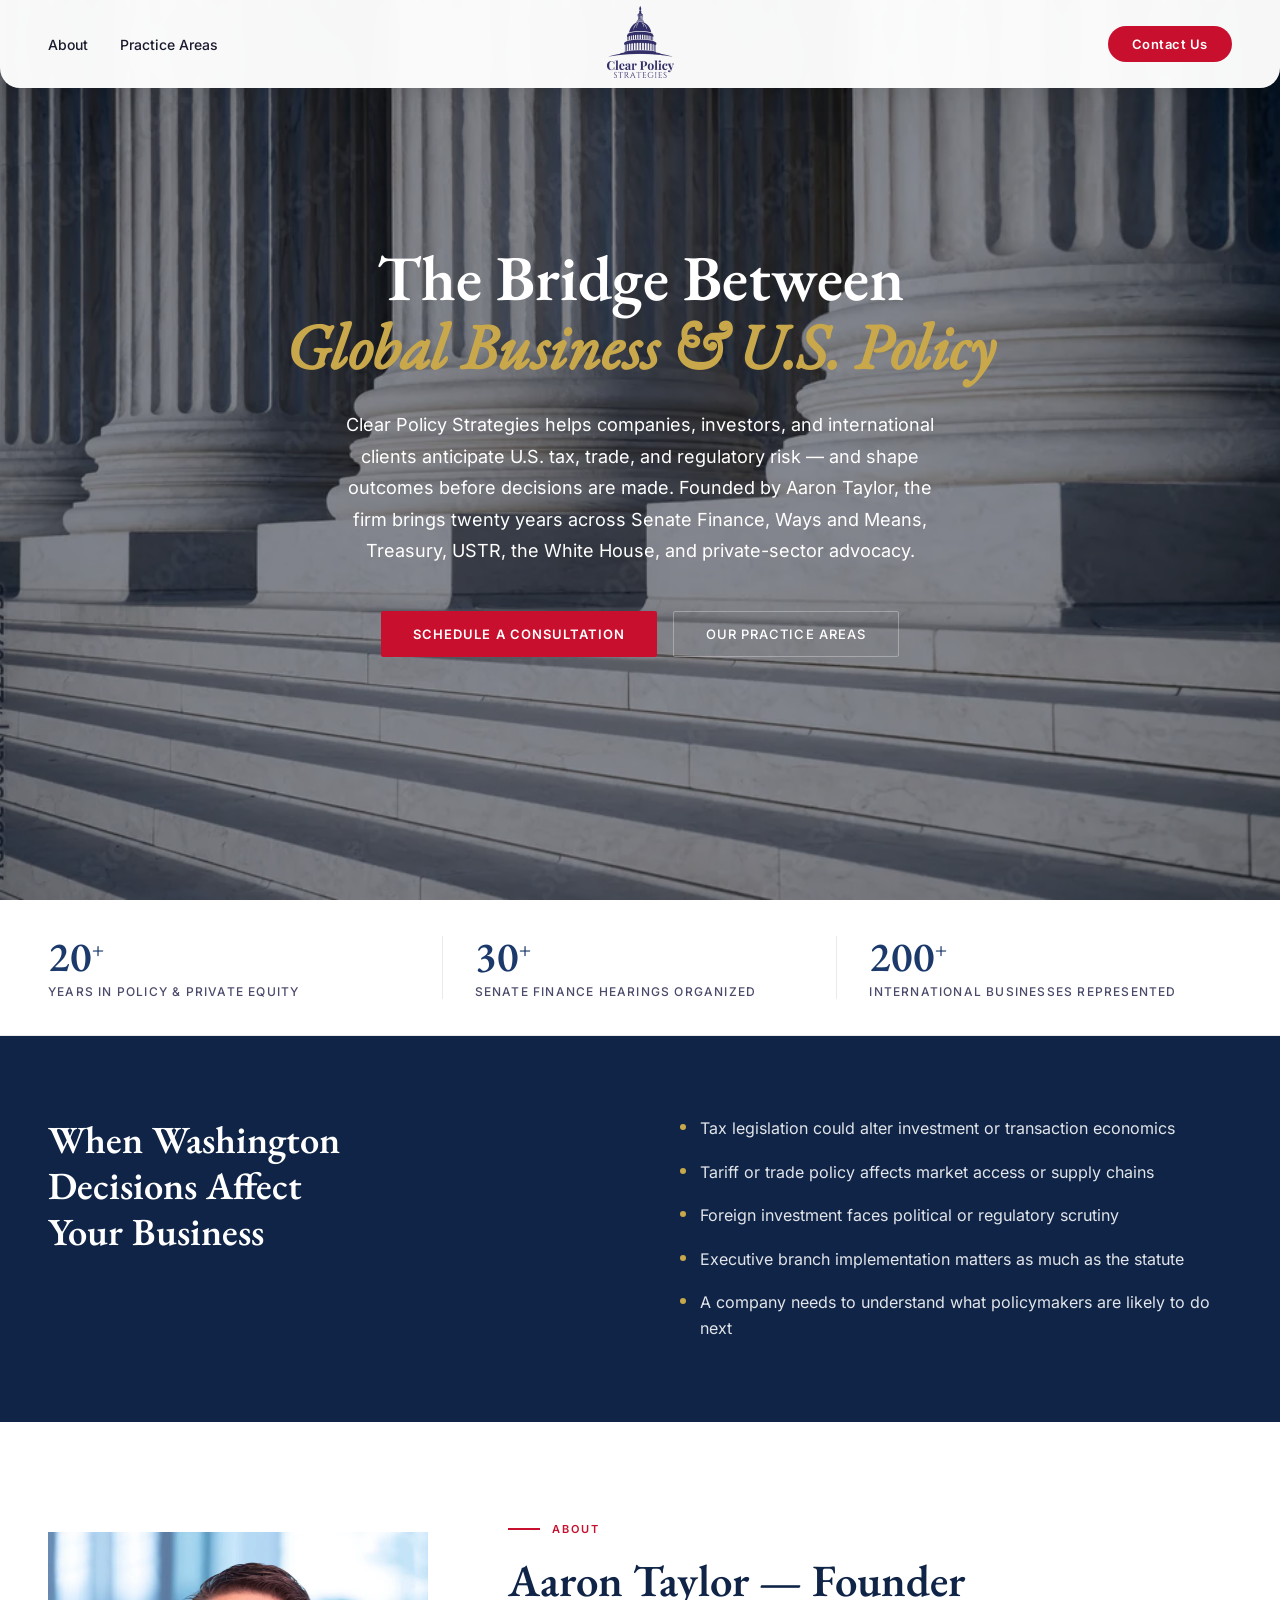
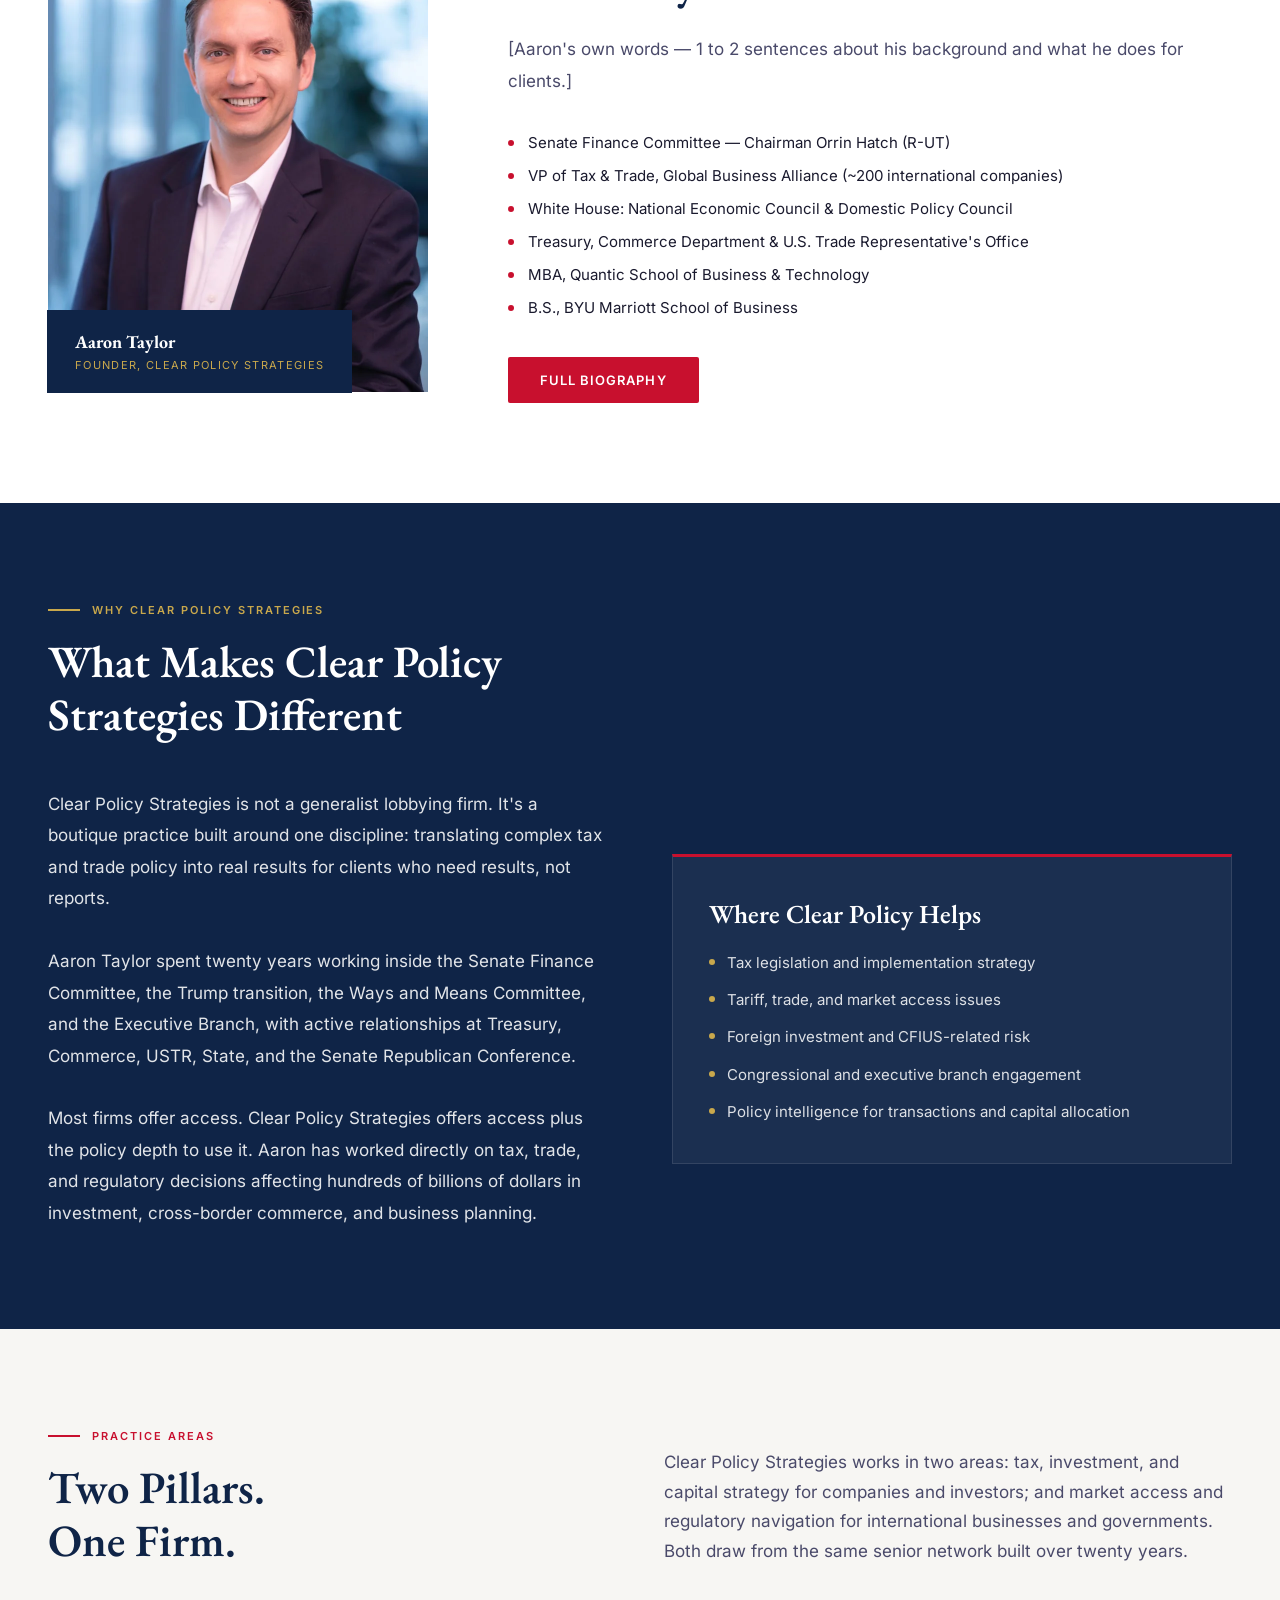
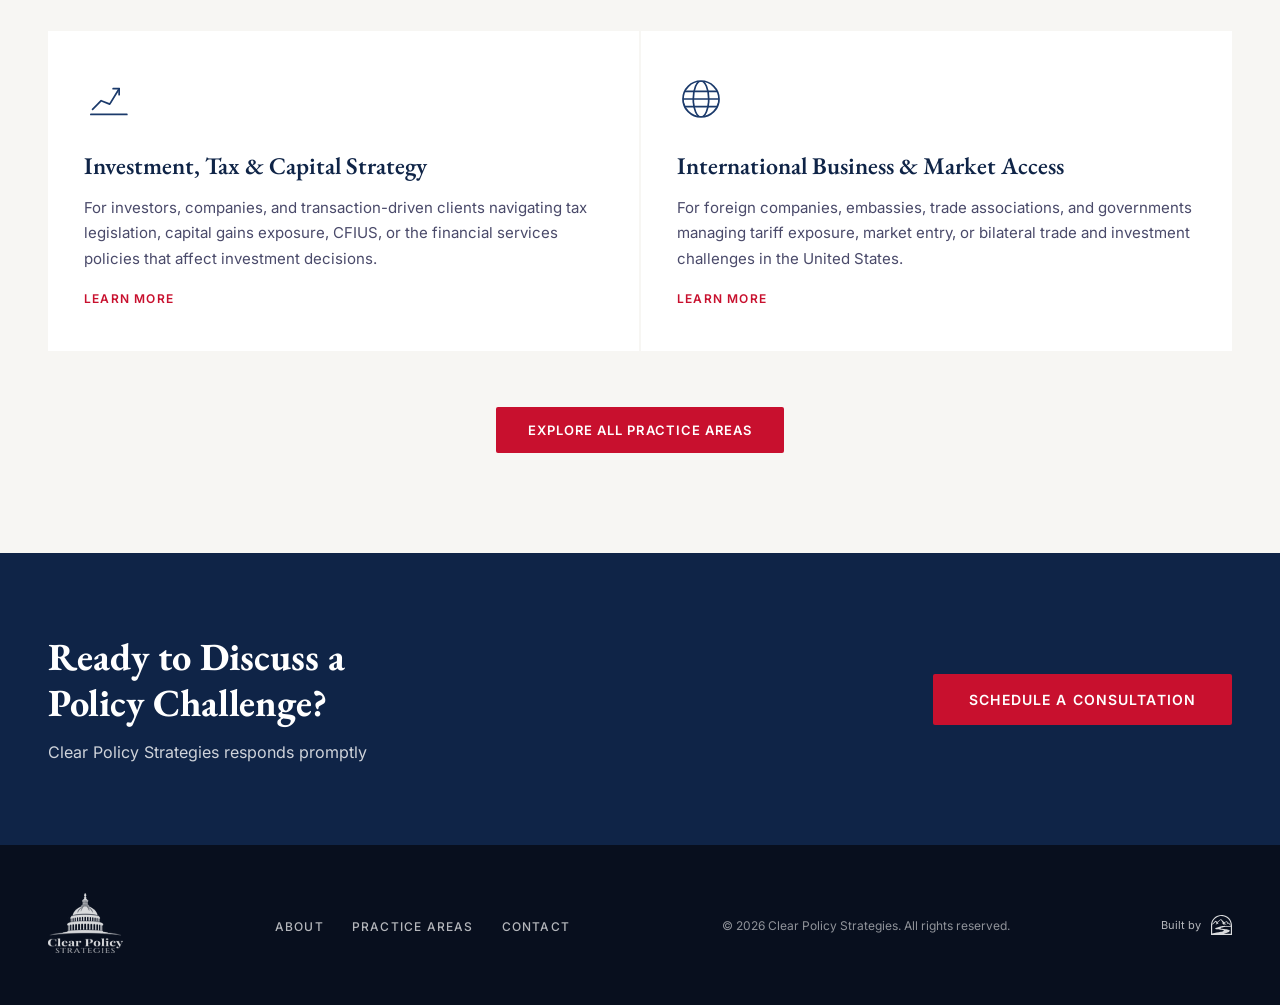
==== index.html @ 4a5a39b2 "Match practice area icons on homepage to practice-areas page https://claude.ai/code/session_01TZxYKA" ====
<!DOCTYPE html>
<html lang="en">
<head>
  <meta charset="UTF-8" />
  <meta name="viewport" content="width=device-width, initial-scale=1.0" />
  <title>Clear Policy Strategies — U.S. Tax, Trade &amp; Regulatory Advisory</title>
  <meta name="description" content="Clear Policy Strategies advises companies, investors, foreign governments, and executives on U.S. tax, trade, investment, and regulatory policy. Founded by Aaron Taylor." />

  <!-- Open Graph -->
  <meta property="og:type" content="website" />
  <meta property="og:url" content="https://clearpolicystrategies.com/" />
  <meta property="og:title" content="Clear Policy Strategies — U.S. Tax, Trade &amp; Regulatory Advisory" />
  <meta property="og:description" content="Clear Policy Strategies advises companies, investors, foreign governments, and executives on U.S. tax, trade, investment, and regulatory policy. Founded by Aaron Taylor." />
  <meta property="og:image" content="https://clearpolicystrategies.com/linkpreview.webp" />
  <meta name="twitter:card" content="summary_large_image" />

  <link rel="canonical" href="https://clearpolicystrategies.com/" />

  <!-- Self-hosted fonts — no external CDN, no render-blocking -->
  <link rel="preload" as="font" type="font/woff2" href="assets/fonts/UcC73FwrK3iLTeHuS_nVMrMxCp50SjIa1ZL7.woff2" crossorigin />
  <link rel="preload" as="font" type="font/woff2" href="assets/fonts/SlGUmQSNjdsmc35JDF1K5GR1SDk.woff2" crossorigin />
  <link rel="stylesheet" href="assets/fonts/fonts.css" />

  <!-- Preload hero background -->
  <link rel="preload" as="image" href="assets/images/Columns.webp" type="image/webp" />

  <!-- JSON-LD Structured Data -->
  <script type="application/ld+json">
  {
    "@context": "https://schema.org",
    "@type": "ProfessionalService",
    "name": "Clear Policy Strategies",
    "description": "Boutique policy consulting firm specializing in U.S. tax, trade, investment, and regulatory policy.",
    "url": "https://clearpolicystrategies.com",
    "email": "aaron@clearpolicystrategies.com",
    "founder": {
      "@type": "Person",
      "name": "Aaron Taylor",
      "jobTitle": "Founder"
    },
    "areaServed": "US",
    "knowsAbout": ["Tax Policy", "Trade Policy", "Government Relations", "International Business", "Private Equity", "Regulatory Policy"]
  }
  </script>

  <style>
    *, *::before, *::after { box-sizing: border-box; margin: 0; padding: 0; }

    :root {
      --navy: #1B3A6B;
      --navy-dark: #0F2447;
      --navy-mid: #243F75;
      --red: #B8102A;
      --red-bright: #C8102E;
      --gold: #C9A84C;
      --white: #FFFFFF;
      --off-white: #F7F6F3;
      --light-gray: #EAEAEA;
      --text-dark: #1A1A2E;
      --text-mid: #4A4A6A;
    }

    html { scroll-behavior: smooth; }

    body {
      font-family: 'Inter', sans-serif;
      color: var(--text-dark);
      background: var(--white);
      -webkit-font-smoothing: antialiased;
    }

    /* ── SKIP NAV ── */
    .skip-nav {
      position: absolute;
      top: -100%;
      left: 16px;
      z-index: 9999;
      padding: 12px 20px;
      background: var(--navy-dark);
      color: var(--white);
      font-size: 14px;
      font-weight: 600;
      text-decoration: none;
      border-radius: 0 0 4px 4px;
      transition: top 0.1s;
    }
    .skip-nav:focus { top: 0; }

    /* ── NAV ── */
    nav {
      position: fixed;
      top: 0;
      left: 0;
      right: 0;
      z-index: 100;
      display: grid;
      grid-template-columns: 1fr auto 1fr;
      align-items: center;
      padding: 0 48px;
      height: 88px;
      background: rgba(255, 255, 255, 0.97);
      backdrop-filter: blur(12px);
      border-radius: 0 0 20px 20px;
      box-shadow: 0 4px 24px rgba(0,0,0,0.08);
    }

    .nav-left {
      display: flex;
      align-items: center;
      gap: 32px;
      list-style: none;
    }

    .nav-left a {
      font-size: 14px;
      font-weight: 500;
      color: var(--text-dark);
      text-decoration: none;
      transition: color 0.2s;
    }

    .nav-left a:hover { color: var(--navy); }

    .nav-logo {
      display: flex;
      align-items: center;
      justify-content: center;
      text-decoration: none;
    }

    .nav-logo img {
      height: 72px;
      width: auto;
      filter: brightness(0) saturate(100%) invert(19%) sepia(65%) saturate(600%) hue-rotate(205deg) brightness(90%);
    }

    .nav-right {
      display: flex;
      justify-content: flex-end;
      align-items: center;
    }

    .nav-cta {
      background: var(--red-bright);
      color: var(--white) !important;
      padding: 10px 24px;
      border-radius: 999px;
      font-size: 13px;
      font-weight: 600;
      letter-spacing: 0.04em;
      text-decoration: none;
      transition: background 0.2s;
    }

    .nav-cta:hover { background: #a50e26; }


    /* ── HERO ── */
    .hero {
      position: relative;
      min-height: 100vh;
      display: flex;
      align-items: center;
      background: var(--navy-dark);
      overflow: hidden;
    }

    .hero-bg-pattern {
      position: absolute;
      inset: 0;
      background-image: url('assets/images/Columns.webp');
      background-size: cover;
      background-position: center 30%;
      background-repeat: no-repeat;
    }

    .hero-lines {
      position: absolute;
      inset: 0;
      background:
        rgba(10,20,45,0.48);
    }

    .hero-inner {
      position: relative;
      z-index: 3;
      width: 100%;
      max-width: 900px;
      margin: 0 auto;
      padding: 120px 48px;
      text-align: center;
      display: flex;
      flex-direction: column;
      align-items: center;
    }

    .hero-copy {
      display: flex;
      flex-direction: column;
      align-items: center;
    }

    .hero-eyebrow {
      display: flex;
      align-items: center;
      justify-content: center;
      gap: 12px;
      margin-bottom: 28px;
    }

    .hero-eyebrow-line {
      width: 40px;
      height: 2px;
      background: var(--red-bright);
    }

    .hero-eyebrow span {
      font-size: 11px;
      font-weight: 500;
      letter-spacing: 0.18em;
      text-transform: uppercase;
      color: rgba(255,255,255,0.80);
    }

    .hero h1 {
      font-family: 'EB Garamond', Georgia, serif;
      font-size: clamp(44px, 5vw, 68px);
      font-weight: 600;
      line-height: 1.08;
      color: var(--white);
      margin-bottom: 28px;
    }

    .hero h1 em {
      font-style: italic;
      color: var(--gold);
    }

    .hero-description {
      font-size: 18px;
      line-height: 1.75;
      color: var(--white);
      margin-bottom: 44px;
      max-width: 620px;
      text-align: center;
    }

    .hero-qualifier {
      font-size: 13px;
      color: rgba(255,255,255,0.70);
      line-height: 1.65;
      margin-bottom: 28px;
      max-width: 500px;
      text-align: center;
    }

    .hero-buttons {
      display: flex;
      gap: 16px;
      flex-wrap: wrap;
      justify-content: center;
    }

    .btn-primary {
      display: inline-flex;
      align-items: center;
      gap: 8px;
      padding: 15px 32px;
      background: var(--red-bright);
      color: var(--white);
      font-size: 13px;
      font-weight: 600;
      letter-spacing: 0.08em;
      text-transform: uppercase;
      text-decoration: none;
      border-radius: 2px;
      transition: background 0.2s, transform 0.15s;
    }

    .btn-primary:hover { background: #a50e26; transform: translateY(-1px); }

    .btn-secondary {
      display: inline-flex;
      align-items: center;
      gap: 8px;
      padding: 14px 32px;
      background: transparent;
      color: var(--white);
      font-size: 13px;
      font-weight: 500;
      letter-spacing: 0.08em;
      text-transform: uppercase;
      text-decoration: none;
      border: 1px solid rgba(255,255,255,0.3);
      border-radius: 2px;
      transition: border-color 0.2s, background 0.2s;
    }

    .btn-secondary:hover {
      border-color: rgba(255,255,255,0.7);
      background: rgba(255,255,255,0.06);
    }

    /* ── CREDENTIALS BAR ── */
    .credentials-bar {
      background: var(--white);
      border-bottom: 1px solid var(--light-gray);
      padding: 36px 48px;
    }

    .credentials-bar-inner {
      max-width: 1200px;
      margin: 0 auto;
      display: grid;
      grid-template-columns: repeat(3, 1fr);
      gap: 0;
    }

    .cred-item {
      padding: 0 32px;
      border-right: 1px solid var(--light-gray);
      display: flex;
      flex-direction: column;
      gap: 6px;
    }

    .cred-item:first-child { padding-left: 0; }
    .cred-item:last-child { border-right: none; }

    .cred-number {
      font-family: 'EB Garamond', serif;
      font-size: 42px;
      font-weight: 600;
      color: var(--navy);
      line-height: 1;
    }

    .cred-number sup {
      font-size: 20px;
      vertical-align: super;
    }

    .cred-label {
      font-size: 12px;
      font-weight: 500;
      letter-spacing: 0.1em;
      text-transform: uppercase;
      color: var(--text-mid);
    }

    /* ── SECTION HEADER ── */
    .section-eyebrow {
      display: flex;
      align-items: center;
      gap: 12px;
      margin-bottom: 18px;
    }

    .section-eyebrow-line {
      width: 32px;
      height: 2px;
      background: var(--red-bright);
    }

    .section-eyebrow span {
      font-size: 11px;
      font-weight: 600;
      letter-spacing: 0.18em;
      text-transform: uppercase;
      color: var(--red-bright);
    }

    .section-title {
      font-family: 'EB Garamond', serif;
      font-size: clamp(32px, 3.5vw, 46px);
      font-weight: 600;
      color: var(--navy-dark);
      line-height: 1.18;
    }

    /* ── PRACTICE AREAS ── */
    .practice-areas {
      background: var(--off-white);
      padding: 100px 48px;
    }

    .practice-areas-inner {
      max-width: 1200px;
      margin: 0 auto;
    }

    .practice-header {
      display: grid;
      grid-template-columns: 1fr 1fr;
      gap: 48px;
      align-items: end;
      margin-bottom: 64px;
    }

    .practice-intro {
      font-size: 17px;
      line-height: 1.75;
      color: var(--text-mid);
    }

    .practice-grid {
      display: grid;
      grid-template-columns: repeat(2, 1fr);
      gap: 2px;
    }

    .practice-card {
      background: var(--white);
      padding: 44px 36px;
      position: relative;
      overflow: hidden;
      transition: box-shadow 0.3s;
    }

    .practice-card::after {
      content: '';
      position: absolute;
      bottom: 0;
      left: 0;
      width: 0;
      height: 3px;
      background: var(--red-bright);
      transition: width 0.35s ease;
    }

    .practice-card:hover::after { width: 100%; }
    .practice-card:hover { box-shadow: 0 8px 32px rgba(27,58,107,0.12); z-index: 1; }

    .practice-icon {
      width: 48px;
      height: 48px;
      margin-bottom: 24px;
      color: var(--navy);
    }

    .practice-card h3 {
      font-family: 'EB Garamond', serif;
      font-size: 24px;
      font-weight: 600;
      color: var(--navy-dark);
      margin-bottom: 14px;
      line-height: 1.25;
    }

    .practice-card p {
      font-size: 15px;
      line-height: 1.7;
      color: var(--text-mid);
    }

    .practice-card-link {
      display: inline-flex;
      align-items: center;
      gap: 6px;
      margin-top: 20px;
      font-size: 12px;
      font-weight: 600;
      letter-spacing: 0.1em;
      text-transform: uppercase;
      color: var(--red-bright);
      text-decoration: none;
      transition: gap 0.2s;
    }

    .practice-card-link:hover { gap: 10px; }

    .practice-cta-row {
      margin-top: 56px;
      text-align: center;
    }

    /* ── WHEN WASHINGTON ── */
    .when-washington {
      background: var(--navy-dark);
      padding: 80px 48px;
    }

    .when-washington-inner {
      max-width: 1200px;
      margin: 0 auto;
      display: grid;
      grid-template-columns: 1fr 1fr;
      gap: 80px;
      align-items: start;
    }

    .when-washington-title {
      font-family: 'EB Garamond', serif;
      font-size: clamp(28px, 3vw, 40px);
      font-weight: 600;
      color: var(--white);
      line-height: 1.2;
    }

    .when-washington-list {
      list-style: none;
      display: flex;
      flex-direction: column;
      gap: 18px;
    }

    .when-washington-list li {
      display: flex;
      align-items: flex-start;
      gap: 14px;
      font-size: 16px;
      line-height: 1.6;
      color: rgba(255,255,255,0.88);
    }

    .when-dot {
      width: 6px;
      height: 6px;
      border-radius: 50%;
      background: var(--gold);
      flex-shrink: 0;
      margin-top: 8px;
    }

    /* ── ABOUT PREVIEW ── */
    .about-section {
      background: var(--white);
      padding: 100px 48px;
    }

    .about-inner {
      max-width: 1200px;
      margin: 0 auto;
      display: grid;
      grid-template-columns: 380px 1fr;
      gap: 80px;
      align-items: center;
    }

    .about-photo {
      position: relative;
    }

    .about-photo img {
      width: 100%;
      height: 460px;
      object-fit: cover;
      object-position: center top;
      display: block;
    }

    .about-photo-tag {
      position: absolute;
      bottom: -1px;
      left: -1px;
      background: var(--navy-dark);
      padding: 20px 28px;
    }

    .about-photo-tag strong {
      display: block;
      font-family: 'EB Garamond', serif;
      font-size: 18px;
      color: var(--white);
    }

    .about-photo-tag span {
      font-size: 11px;
      letter-spacing: 0.12em;
      text-transform: uppercase;
      color: var(--gold);
    }

    .about-photo::before {
      content: '';
      position: absolute;
      top: -12px;
      left: -12px;
      right: 12px;
      bottom: 12px;
      border: 1px solid rgba(27,58,107,0.15);
      pointer-events: none;
      z-index: -1;
    }

    .about-body {
      font-size: 17px;
      line-height: 1.85;
      color: var(--text-mid);
      margin-bottom: 36px;
    }

    .credentials-list {
      list-style: none;
      display: flex;
      flex-direction: column;
      gap: 14px;
      margin-bottom: 40px;
    }

    .credentials-list li {
      display: flex;
      align-items: flex-start;
      gap: 14px;
      font-size: 15px;
      color: var(--text-dark);
    }

    .cred-dot {
      width: 6px;
      height: 6px;
      border-radius: 50%;
      background: var(--red-bright);
      flex-shrink: 0;
      margin-top: 7px;
    }

    /* ── CONTACT CTA BANNER ── */
    .cta-banner {
      background: var(--navy-dark);
      padding: 80px 48px;
      position: relative;
      overflow: hidden;
    }

    .cta-banner-inner {
      max-width: 1200px;
      margin: 0 auto;
      display: flex;
      align-items: center;
      justify-content: space-between;
      gap: 48px;
    }

    .cta-text h2 {
      font-family: 'EB Garamond', serif;
      font-size: clamp(28px, 3vw, 42px);
      color: var(--white);
      line-height: 1.2;
      margin-bottom: 14px;
    }

    .cta-text p {
      font-size: 16px;
      color: rgba(255,255,255,0.80);
      line-height: 1.6;
    }

    .cta-actions {
      display: flex;
      flex-direction: column;
      gap: 12px;
      align-items: flex-start;
      flex-shrink: 0;
    }

    .cta-contact-info {
      display: flex;
      align-items: center;
      gap: 10px;
      font-size: 14px;
      color: rgba(255,255,255,0.85);
    }

    .cta-contact-info strong {
      color: var(--white);
    }

    /* ── FOOTER ── */
    footer {
      background: #080F1E;
      padding: 48px;
    }

    .footer-inner {
      max-width: 1200px;
      margin: 0 auto;
      display: flex;
      align-items: center;
      justify-content: space-between;
      gap: 24px;
    }

    .footer-logo img {
      height: 60px;
      filter: brightness(0) invert(1);
      opacity: 0.85;
    }

    .footer-nav {
      display: flex;
      gap: 28px;
      list-style: none;
    }

    .footer-nav a {
      font-size: 12px;
      font-weight: 500;
      letter-spacing: 0.1em;
      text-transform: uppercase;
      color: rgba(255,255,255,0.70);
      text-decoration: none;
      transition: color 0.2s;
    }

    .footer-nav a:hover { color: rgba(255,255,255,0.95); }

    .footer-copy {
      font-size: 12px;
      color: rgba(255,255,255,0.55);
    }

    .footer-credit {
      display: flex;
      align-items: center;
      gap: 10px;
      font-size: 11px;
      color: rgba(255,255,255,0.70);
      text-decoration: none;
      transition: color 0.2s;
    }

    .footer-credit:hover {
      color: rgba(255,255,255,0.95);
    }

    .footer-credit img {
      height: 20px;
      width: auto;
      filter: brightness(0) invert(1);
      opacity: 0.85;
    }

    /* ── DIFFERENTIATOR ── */
    .differentiator {
      background: var(--navy-dark);
      padding: 100px 48px;
      position: relative;
      overflow: hidden;
    }

    .differentiator-inner {
      max-width: 1200px;
      margin: 0 auto;
    }

    .differentiator-inner .section-eyebrow span {
      color: var(--gold);
    }

    .differentiator-inner .section-eyebrow-line {
      background: var(--gold);
    }

    .differentiator-inner .section-title {
      color: var(--white);
      margin-bottom: 48px;
    }

    .diff-grid {
      display: grid;
      grid-template-columns: 1fr 1fr;
      gap: 64px;
      align-items: center;
    }

    .diff-body {
      font-size: 17px;
      line-height: 1.85;
      color: rgba(255,255,255,0.88);
    }

    .diff-clients {
      background: rgba(255,255,255,0.05);
      border: 1px solid rgba(255,255,255,0.1);
      border-top: 3px solid var(--red-bright);
      padding: 40px 36px;
    }

    .diff-clients h3 {
      font-family: 'EB Garamond', serif;
      font-size: 26px;
      font-weight: 600;
      color: var(--white);
      margin-bottom: 20px;
    }

    .diff-clients p {
      font-size: 16px;
      line-height: 1.85;
      color: rgba(255,255,255,0.85);
    }

    .diff-help-list {
      list-style: none;
      display: flex;
      flex-direction: column;
      gap: 14px;
    }

    .diff-help-list li {
      display: flex;
      align-items: flex-start;
      gap: 12px;
      font-size: 15px;
      line-height: 1.55;
      color: rgba(255,255,255,0.85);
    }

    /* ── TESTIMONIAL ── */
    .testimonial-section {
      background: var(--off-white);
      padding: 100px 48px;
    }

    .testimonial-inner {
      max-width: 1200px;
      margin: 0 auto;
    }

    .testimonial-header {
      text-align: center;
      margin-bottom: 64px;
    }

    .testimonial-header .section-eyebrow {
      justify-content: center;
    }

    .testimonial-grid {
      display: grid;
      grid-template-columns: repeat(3, 1fr);
      gap: 2px;
    }

    .testimonial-card {
      background: var(--white);
      padding: 44px 36px;
      position: relative;
    }

    .testimonial-card::before {
      content: '\201C';
      position: absolute;
      top: 24px;
      right: 32px;
      font-family: 'EB Garamond', serif;
      font-size: 96px;
      line-height: 1;
      color: var(--light-gray);
      pointer-events: none;
    }

    .testimonial-card blockquote {
      font-family: 'EB Garamond', serif;
      font-size: 20px;
      font-style: italic;
      line-height: 1.65;
      color: var(--navy-dark);
      margin-bottom: 28px;
    }

    .testimonial-card blockquote strong {
      font-style: normal;
      color: var(--red-bright);
    }

    .testimonial-attribution {
      border-top: 1px solid var(--light-gray);
      padding-top: 20px;
    }

    .testimonial-attribution strong {
      display: block;
      font-size: 14px;
      font-weight: 600;
      color: var(--navy-dark);
      margin-bottom: 2px;
    }

    .testimonial-attribution span {
      font-size: 12px;
      letter-spacing: 0.08em;
      text-transform: uppercase;
      color: var(--text-mid);
    }

    /* ── SENIOR ADVISORS ── */
    .advisors-section {
      background: var(--white);
      padding: 100px 48px;
    }

    .advisors-inner {
      max-width: 1200px;
      margin: 0 auto;
    }

    .advisors-header {
      display: grid;
      grid-template-columns: 1fr 1fr;
      gap: 48px;
      align-items: end;
      margin-bottom: 64px;
    }

    .advisors-intro {
      font-size: 17px;
      line-height: 1.75;
      color: var(--text-mid);
    }

    .advisors-grid {
      display: grid;
      grid-template-columns: repeat(4, 1fr);
      gap: 2px;
    }

    .advisor-card {
      background: var(--off-white);
      padding: 36px 28px;
      transition: box-shadow 0.3s;
      position: relative;
      overflow: hidden;
    }

    .advisor-card::after {
      content: '';
      position: absolute;
      bottom: 0; left: 0;
      width: 0; height: 3px;
      background: var(--red-bright);
      transition: width 0.35s ease;
    }

    .advisor-card:hover::after { width: 100%; }
    .advisor-card:hover { box-shadow: 0 8px 32px rgba(27,58,107,0.1); z-index: 1; }

    .advisor-photo {
      width: 80px;
      height: 80px;
      border-radius: 50%;
      background: var(--light-gray);
      margin-bottom: 20px;
      overflow: hidden;
      display: flex;
      align-items: center;
      justify-content: center;
      color: var(--text-mid);
      font-size: 28px;
      font-family: 'EB Garamond', serif;
    }

    .advisor-photo img {
      width: 100%;
      height: 100%;
      object-fit: cover;
    }

    .advisor-name {
      font-family: 'EB Garamond', serif;
      font-size: 20px;
      font-weight: 600;
      color: var(--navy-dark);
      margin-bottom: 4px;
    }

    .advisor-title {
      font-size: 11px;
      font-weight: 600;
      letter-spacing: 0.1em;
      text-transform: uppercase;
      color: var(--red-bright);
      margin-bottom: 16px;
    }

    .advisor-bio {
      font-size: 14px;
      line-height: 1.7;
      color: var(--text-mid);
    }
  </style>
</head>
<body>

  <a href="#main-content" class="skip-nav">Skip to main content</a>

  <!-- NAV -->
  <nav aria-label="Main navigation">
    <ul class="nav-left">
      <li><a href="about.html">About</a></li>
      <li><a href="practice-areas.html">Practice Areas</a></li>
    </ul>
    <a href="index.html" class="nav-logo">
      <picture>
        <source srcset="assets/images/Logo-nav.webp" type="image/webp" />
        <img src="assets/images/Logo-nav.png" alt="Clear Policy Strategies" width="134" height="144" fetchpriority="high" />
      </picture>
    </a>
    <div class="nav-right">
      <a href="contact.html" class="nav-cta">Contact Us</a>
    </div>
  </nav>

  <!-- HERO -->
  <section class="hero" id="main-content">
    <div class="hero-bg-pattern" aria-hidden="true"></div>
    <div class="hero-lines" aria-hidden="true"></div>

    <div class="hero-inner">
      <div class="hero-copy">
        <h1>The Bridge Between<br /><em>Global Business &amp; U.S. Policy</em></h1>
        <p class="hero-description">
          Clear Policy Strategies helps companies, investors, and international clients anticipate U.S. tax, trade, and regulatory risk — and shape outcomes before decisions are made. Founded by Aaron Taylor, the firm brings twenty years across Senate Finance, Ways and Means, Treasury, USTR, the White House, and private-sector advocacy.
        </p>
        <div class="hero-buttons">
          <a href="contact.html" class="btn-primary">
            Schedule a Consultation
          </a>
          <a href="practice-areas.html" class="btn-secondary">Our Practice Areas</a>
        </div>
      </div>
    </div>
  </section>

  <!-- CREDENTIALS BAR -->
  <div class="credentials-bar">
    <div class="credentials-bar-inner">
      <div class="cred-item">
        <div class="cred-number">20<sup>+</sup></div>
        <div class="cred-label">Years in Policy &amp; Private Equity</div>
      </div>
      <div class="cred-item">
        <div class="cred-number">30<sup>+</sup></div>
        <div class="cred-label">Senate Finance Hearings Organized</div>
      </div>
      <div class="cred-item">
        <div class="cred-number">200<sup>+</sup></div>
        <div class="cred-label">International Businesses Represented</div>
      </div>
    </div>
  </div>

  <!-- WHEN WASHINGTON -->
  <section class="when-washington">
    <div class="when-washington-inner">
      <h2 class="when-washington-title">When Washington<br />Decisions Affect<br />Your Business</h2>
      <ul class="when-washington-list">
        <li><span class="when-dot" aria-hidden="true"></span>Tax legislation could alter investment or transaction economics</li>
        <li><span class="when-dot" aria-hidden="true"></span>Tariff or trade policy affects market access or supply chains</li>
        <li><span class="when-dot" aria-hidden="true"></span>Foreign investment faces political or regulatory scrutiny</li>
        <li><span class="when-dot" aria-hidden="true"></span>Executive branch implementation matters as much as the statute</li>
        <li><span class="when-dot" aria-hidden="true"></span>A company needs to understand what policymakers are likely to do next</li>
      </ul>
    </div>
  </section>

  <!-- ABOUT -->
  <section class="about-section" id="about">
    <div class="about-inner">
      <div class="about-photo">
        <picture>
          <source srcset="assets/images/Headshot2.webp" type="image/webp" />
          <img src="assets/images/Headshot2.jpeg" alt="Aaron Taylor, Founder of Clear Policy Strategies" width="760" height="920" loading="lazy" />
        </picture>
        <div class="about-photo-tag">
          <strong>Aaron Taylor</strong>
          <span>Founder, Clear Policy Strategies</span>
        </div>
      </div>

      <div class="about-content">
        <div class="section-eyebrow">
          <div class="section-eyebrow-line" aria-hidden="true"></div>
          <span>About</span>
        </div>
        <h2 class="section-title" style="margin-bottom: 28px;">Aaron Taylor — Founder</h2>

        <div class="about-body">
          <p>[Aaron's own words — 1 to 2 sentences about his background and what he does for clients.]</p>
        </div>

        <ul class="credentials-list">
          <li><span class="cred-dot" aria-hidden="true"></span>Senate Finance Committee — Chairman Orrin Hatch (R-UT)</li>
          <li><span class="cred-dot" aria-hidden="true"></span>VP of Tax &amp; Trade, Global Business Alliance (~200 international companies)</li>
          <li><span class="cred-dot" aria-hidden="true"></span>White House: National Economic Council &amp; Domestic Policy Council</li>
          <li><span class="cred-dot" aria-hidden="true"></span>Treasury, Commerce Department &amp; U.S. Trade Representative's Office</li>
          <li><span class="cred-dot" aria-hidden="true"></span>MBA, Quantic School of Business &amp; Technology</li>
          <li><span class="cred-dot" aria-hidden="true"></span>B.S., BYU Marriott School of Business</li>
        </ul>

        <a href="about.html" class="btn-primary">
          Full Biography
        </a>
      </div>
    </div>
  </section>

  <!-- WHAT MAKES CPS DIFFERENT -->
  <section class="differentiator" id="difference">
    <div class="differentiator-inner">
      <div class="section-eyebrow">
        <div class="section-eyebrow-line" aria-hidden="true"></div>
        <span>Why Clear Policy Strategies</span>
      </div>
      <h2 class="section-title">What Makes Clear Policy<br />Strategies Different</h2>

      <div class="diff-grid">
        <div class="diff-body">
          <p>Clear Policy Strategies is not a generalist lobbying firm. It's a boutique practice built around one discipline: translating complex tax and trade policy into real results for clients who need results, not reports.</p>
          <br />
          <p>Aaron Taylor spent twenty years working inside the Senate Finance Committee, the Trump transition, the Ways and Means Committee, and the Executive Branch, with active relationships at Treasury, Commerce, USTR, State, and the Senate Republican Conference.</p>
          <br />
          <p>Most firms offer access. Clear Policy Strategies offers access plus the policy depth to use it. Aaron has worked directly on tax, trade, and regulatory decisions affecting hundreds of billions of dollars in investment, cross-border commerce, and business planning.</p>
        </div>
        <div class="diff-clients">
          <h3>Where Clear Policy Helps</h3>
          <ul class="diff-help-list">
            <li><span class="when-dot" aria-hidden="true"></span>Tax legislation and implementation strategy</li>
            <li><span class="when-dot" aria-hidden="true"></span>Tariff, trade, and market access issues</li>
            <li><span class="when-dot" aria-hidden="true"></span>Foreign investment and CFIUS-related risk</li>
            <li><span class="when-dot" aria-hidden="true"></span>Congressional and executive branch engagement</li>
            <li><span class="when-dot" aria-hidden="true"></span>Policy intelligence for transactions and capital allocation</li>
          </ul>
        </div>
      </div>
    </div>
  </section>

  <!-- PRACTICE AREAS PREVIEW -->
  <section class="practice-areas" id="practice">
    <div class="practice-areas-inner">
      <div class="practice-header">
        <div>
          <div class="section-eyebrow">
            <div class="section-eyebrow-line" aria-hidden="true"></div>
            <span>Practice Areas</span>
          </div>
          <h2 class="section-title">Two Pillars.<br />One Firm.</h2>
        </div>
        <p class="practice-intro">
          Clear Policy Strategies works in two areas: tax, investment, and capital strategy for companies and investors; and market access and regulatory navigation for international businesses and governments. Both draw from the same senior network built over twenty years.
        </p>
      </div>

      <div class="practice-grid">
        <div class="practice-card">
          <svg class="practice-icon" viewBox="0 0 56 56" fill="none" aria-hidden="true">
            <path d="M8 46H50" stroke="currentColor" stroke-width="2" stroke-linecap="round"/>
            <path d="M10 40L20 30L30 34L41 16" stroke="currentColor" stroke-width="2" stroke-linecap="round" stroke-linejoin="round"/>
            <path d="M34 16L41 16L41 23" stroke="currentColor" stroke-width="2" stroke-linecap="round" stroke-linejoin="round"/>
          </svg>
          <h3>Investment, Tax &amp; Capital Strategy</h3>
          <p>For investors, companies, and transaction-driven clients navigating tax legislation, capital gains exposure, CFIUS, or the financial services policies that affect investment decisions.</p>
          <a href="practice-areas.html#investment" class="practice-card-link" aria-label="Learn more about Investment, Tax and Capital Strategy">
            Learn More
          </a>
        </div>

        <div class="practice-card">
          <svg class="practice-icon" viewBox="0 0 56 56" fill="none" aria-hidden="true">
            <defs>
              <clipPath id="clip-globe">
                <circle cx="28" cy="28" r="21"/>
              </clipPath>
            </defs>
            <circle cx="28" cy="28" r="21" stroke="currentColor" stroke-width="2"/>
            <g clip-path="url(#clip-globe)">
              <ellipse cx="28" cy="28" rx="9" ry="21" stroke="currentColor" stroke-width="2"/>
              <path d="M7 28H49M7 19H49M7 37H49" stroke="currentColor" stroke-width="2"/>
            </g>
          </svg>
          <h3>International Business &amp; Market Access</h3>
          <p>For foreign companies, embassies, trade associations, and governments managing tariff exposure, market entry, or bilateral trade and investment challenges in the United States.</p>
          <a href="practice-areas.html#international" class="practice-card-link" aria-label="Learn more about International Business and Market Access">
            Learn More
          </a>
        </div>

      </div>

      <div class="practice-cta-row">
        <a href="practice-areas.html" class="btn-primary">
          Explore All Practice Areas
        </a>
      </div>
    </div>
  </section>

  <!-- CTA BANNER -->
  <section class="cta-banner" id="contact">
    <div class="cta-banner-inner">
      <div class="cta-text">
        <h2>Ready to Discuss a<br />Policy Challenge?</h2>
        <p>Clear Policy Strategies responds promptly</p>
      </div>
      <div class="cta-actions">
        <a href="contact.html" class="btn-primary" style="font-size: 14px; padding: 17px 36px;">
          Schedule a Consultation
        </a>
      </div>
    </div>
  </section>

  <!-- FOOTER -->
  <footer>
    <div class="footer-inner">
      <div class="footer-logo">
        <picture>
          <source srcset="assets/images/Logo-traced.webp" type="image/webp" />
          <img src="assets/images/Logo-traced.png" alt="Clear Policy Strategies" width="75" height="80" loading="lazy" />
        </picture>
      </div>
      <ul class="footer-nav">
        <li><a href="about.html">About</a></li>
        <li><a href="practice-areas.html">Practice Areas</a></li>
        <li><a href="contact.html">Contact</a></li>
      </ul>
      <div class="footer-copy">&copy; 2026 Clear Policy Strategies. All rights reserved.</div>
      <a href="https://pebblesprings.co" target="_blank" rel="noopener noreferrer" class="footer-credit">
        <span>Built by</span>
        <img src="assets/images/PSLogo.svg" alt="Pebblesprings Studio" width="80" height="20" loading="lazy" />
      </a>
    </div>
  </footer>

</body>
</html>
---- assets/fonts/fonts.css ----
/* latin-ext */
@font-face {
  font-family: 'EB Garamond';
  font-style: italic;
  font-weight: 400;
  font-display: swap;
  src: url(SlGFmQSNjdsmc35JDF1K5GRwUjcdlttVFm-rI7e8QL9zU6ingQ.woff2) format('woff2');
  unicode-range: U+0100-02BA, U+02BD-02C5, U+02C7-02CC, U+02CE-02D7, U+02DD-02FF, U+0304, U+0308, U+0329, U+1D00-1DBF, U+1E00-1E9F, U+1EF2-1EFF, U+2020, U+20A0-20AB, U+20AD-20C0, U+2113, U+2C60-2C7F, U+A720-A7FF;
}
/* latin */
@font-face {
  font-family: 'EB Garamond';
  font-style: italic;
  font-weight: 400;
  font-display: swap;
  src: url(SlGFmQSNjdsmc35JDF1K5GRwUjcdlttVFm-rI7e8QL99U6g.woff2) format('woff2');
  unicode-range: U+0000-00FF, U+0131, U+0152-0153, U+02BB-02BC, U+02C6, U+02DA, U+02DC, U+0304, U+0308, U+0329, U+2000-206F, U+20AC, U+2122, U+2191, U+2193, U+2212, U+2215, U+FEFF, U+FFFD;
}
/* latin-ext */
@font-face {
  font-family: 'EB Garamond';
  font-style: normal;
  font-weight: 400;
  font-display: swap;
  src: url(SlGUmQSNjdsmc35JDF1K5GR7SDktYw.woff2) format('woff2');
  unicode-range: U+0100-02BA, U+02BD-02C5, U+02C7-02CC, U+02CE-02D7, U+02DD-02FF, U+0304, U+0308, U+0329, U+1D00-1DBF, U+1E00-1E9F, U+1EF2-1EFF, U+2020, U+20A0-20AB, U+20AD-20C0, U+2113, U+2C60-2C7F, U+A720-A7FF;
}
/* latin */
@font-face {
  font-family: 'EB Garamond';
  font-style: normal;
  font-weight: 400;
  font-display: swap;
  src: url(SlGUmQSNjdsmc35JDF1K5GR1SDk.woff2) format('woff2');
  unicode-range: U+0000-00FF, U+0131, U+0152-0153, U+02BB-02BC, U+02C6, U+02DA, U+02DC, U+0304, U+0308, U+0329, U+2000-206F, U+20AC, U+2122, U+2191, U+2193, U+2212, U+2215, U+FEFF, U+FFFD;
}
/* latin-ext */
@font-face {
  font-family: 'EB Garamond';
  font-style: normal;
  font-weight: 600;
  font-display: swap;
  src: url(SlGUmQSNjdsmc35JDF1K5GR7SDktYw.woff2) format('woff2');
  unicode-range: U+0100-02BA, U+02BD-02C5, U+02C7-02CC, U+02CE-02D7, U+02DD-02FF, U+0304, U+0308, U+0329, U+1D00-1DBF, U+1E00-1E9F, U+1EF2-1EFF, U+2020, U+20A0-20AB, U+20AD-20C0, U+2113, U+2C60-2C7F, U+A720-A7FF;
}
/* latin */
@font-face {
  font-family: 'EB Garamond';
  font-style: normal;
  font-weight: 600;
  font-display: swap;
  src: url(SlGUmQSNjdsmc35JDF1K5GR1SDk.woff2) format('woff2');
  unicode-range: U+0000-00FF, U+0131, U+0152-0153, U+02BB-02BC, U+02C6, U+02DA, U+02DC, U+0304, U+0308, U+0329, U+2000-206F, U+20AC, U+2122, U+2191, U+2193, U+2212, U+2215, U+FEFF, U+FFFD;
}
/* latin-ext */
@font-face {
  font-family: 'EB Garamond';
  font-style: normal;
  font-weight: 700;
  font-display: swap;
  src: url(SlGUmQSNjdsmc35JDF1K5GR7SDktYw.woff2) format('woff2');
  unicode-range: U+0100-02BA, U+02BD-02C5, U+02C7-02CC, U+02CE-02D7, U+02DD-02FF, U+0304, U+0308, U+0329, U+1D00-1DBF, U+1E00-1E9F, U+1EF2-1EFF, U+2020, U+20A0-20AB, U+20AD-20C0, U+2113, U+2C60-2C7F, U+A720-A7FF;
}
/* latin */
@font-face {
  font-family: 'EB Garamond';
  font-style: normal;
  font-weight: 700;
  font-display: swap;
  src: url(SlGUmQSNjdsmc35JDF1K5GR1SDk.woff2) format('woff2');
  unicode-range: U+0000-00FF, U+0131, U+0152-0153, U+02BB-02BC, U+02C6, U+02DA, U+02DC, U+0304, U+0308, U+0329, U+2000-206F, U+20AC, U+2122, U+2191, U+2193, U+2212, U+2215, U+FEFF, U+FFFD;
}
/* latin-ext */
@font-face {
  font-family: 'Inter';
  font-style: normal;
  font-weight: 300;
  font-display: swap;
  src: url(UcC73FwrK3iLTeHuS_nVMrMxCp50SjIa25L7SUc.woff2) format('woff2');
  unicode-range: U+0100-02BA, U+02BD-02C5, U+02C7-02CC, U+02CE-02D7, U+02DD-02FF, U+0304, U+0308, U+0329, U+1D00-1DBF, U+1E00-1E9F, U+1EF2-1EFF, U+2020, U+20A0-20AB, U+20AD-20C0, U+2113, U+2C60-2C7F, U+A720-A7FF;
}
/* latin */
@font-face {
  font-family: 'Inter';
  font-style: normal;
  font-weight: 300;
  font-display: swap;
  src: url(UcC73FwrK3iLTeHuS_nVMrMxCp50SjIa1ZL7.woff2) format('woff2');
  unicode-range: U+0000-00FF, U+0131, U+0152-0153, U+02BB-02BC, U+02C6, U+02DA, U+02DC, U+0304, U+0308, U+0329, U+2000-206F, U+20AC, U+2122, U+2191, U+2193, U+2212, U+2215, U+FEFF, U+FFFD;
}
/* latin-ext */
@font-face {
  font-family: 'Inter';
  font-style: normal;
  font-weight: 400;
  font-display: swap;
  src: url(UcC73FwrK3iLTeHuS_nVMrMxCp50SjIa25L7SUc.woff2) format('woff2');
  unicode-range: U+0100-02BA, U+02BD-02C5, U+02C7-02CC, U+02CE-02D7, U+02DD-02FF, U+0304, U+0308, U+0329, U+1D00-1DBF, U+1E00-1E9F, U+1EF2-1EFF, U+2020, U+20A0-20AB, U+20AD-20C0, U+2113, U+2C60-2C7F, U+A720-A7FF;
}
/* latin */
@font-face {
  font-family: 'Inter';
  font-style: normal;
  font-weight: 400;
  font-display: swap;
  src: url(UcC73FwrK3iLTeHuS_nVMrMxCp50SjIa1ZL7.woff2) format('woff2');
  unicode-range: U+0000-00FF, U+0131, U+0152-0153, U+02BB-02BC, U+02C6, U+02DA, U+02DC, U+0304, U+0308, U+0329, U+2000-206F, U+20AC, U+2122, U+2191, U+2193, U+2212, U+2215, U+FEFF, U+FFFD;
}
/* latin-ext */
@font-face {
  font-family: 'Inter';
  font-style: normal;
  font-weight: 500;
  font-display: swap;
  src: url(UcC73FwrK3iLTeHuS_nVMrMxCp50SjIa25L7SUc.woff2) format('woff2');
  unicode-range: U+0100-02BA, U+02BD-02C5, U+02C7-02CC, U+02CE-02D7, U+02DD-02FF, U+0304, U+0308, U+0329, U+1D00-1DBF, U+1E00-1E9F, U+1EF2-1EFF, U+2020, U+20A0-20AB, U+20AD-20C0, U+2113, U+2C60-2C7F, U+A720-A7FF;
}
/* latin */
@font-face {
  font-family: 'Inter';
  font-style: normal;
  font-weight: 500;
  font-display: swap;
  src: url(UcC73FwrK3iLTeHuS_nVMrMxCp50SjIa1ZL7.woff2) format('woff2');
  unicode-range: U+0000-00FF, U+0131, U+0152-0153, U+02BB-02BC, U+02C6, U+02DA, U+02DC, U+0304, U+0308, U+0329, U+2000-206F, U+20AC, U+2122, U+2191, U+2193, U+2212, U+2215, U+FEFF, U+FFFD;
}
/* latin-ext */
@font-face {
  font-family: 'Inter';
  font-style: normal;
  font-weight: 600;
  font-display: swap;
  src: url(UcC73FwrK3iLTeHuS_nVMrMxCp50SjIa25L7SUc.woff2) format('woff2');
  unicode-range: U+0100-02BA, U+02BD-02C5, U+02C7-02CC, U+02CE-02D7, U+02DD-02FF, U+0304, U+0308, U+0329, U+1D00-1DBF, U+1E00-1E9F, U+1EF2-1EFF, U+2020, U+20A0-20AB, U+20AD-20C0, U+2113, U+2C60-2C7F, U+A720-A7FF;
}
/* latin */
@font-face {
  font-family: 'Inter';
  font-style: normal;
  font-weight: 600;
  font-display: swap;
  src: url(UcC73FwrK3iLTeHuS_nVMrMxCp50SjIa1ZL7.woff2) format('woff2');
  unicode-range: U+0000-00FF, U+0131, U+0152-0153, U+02BB-02BC, U+02C6, U+02DA, U+02DC, U+0304, U+0308, U+0329, U+2000-206F, U+20AC, U+2122, U+2191, U+2193, U+2212, U+2215, U+FEFF, U+FFFD;
}
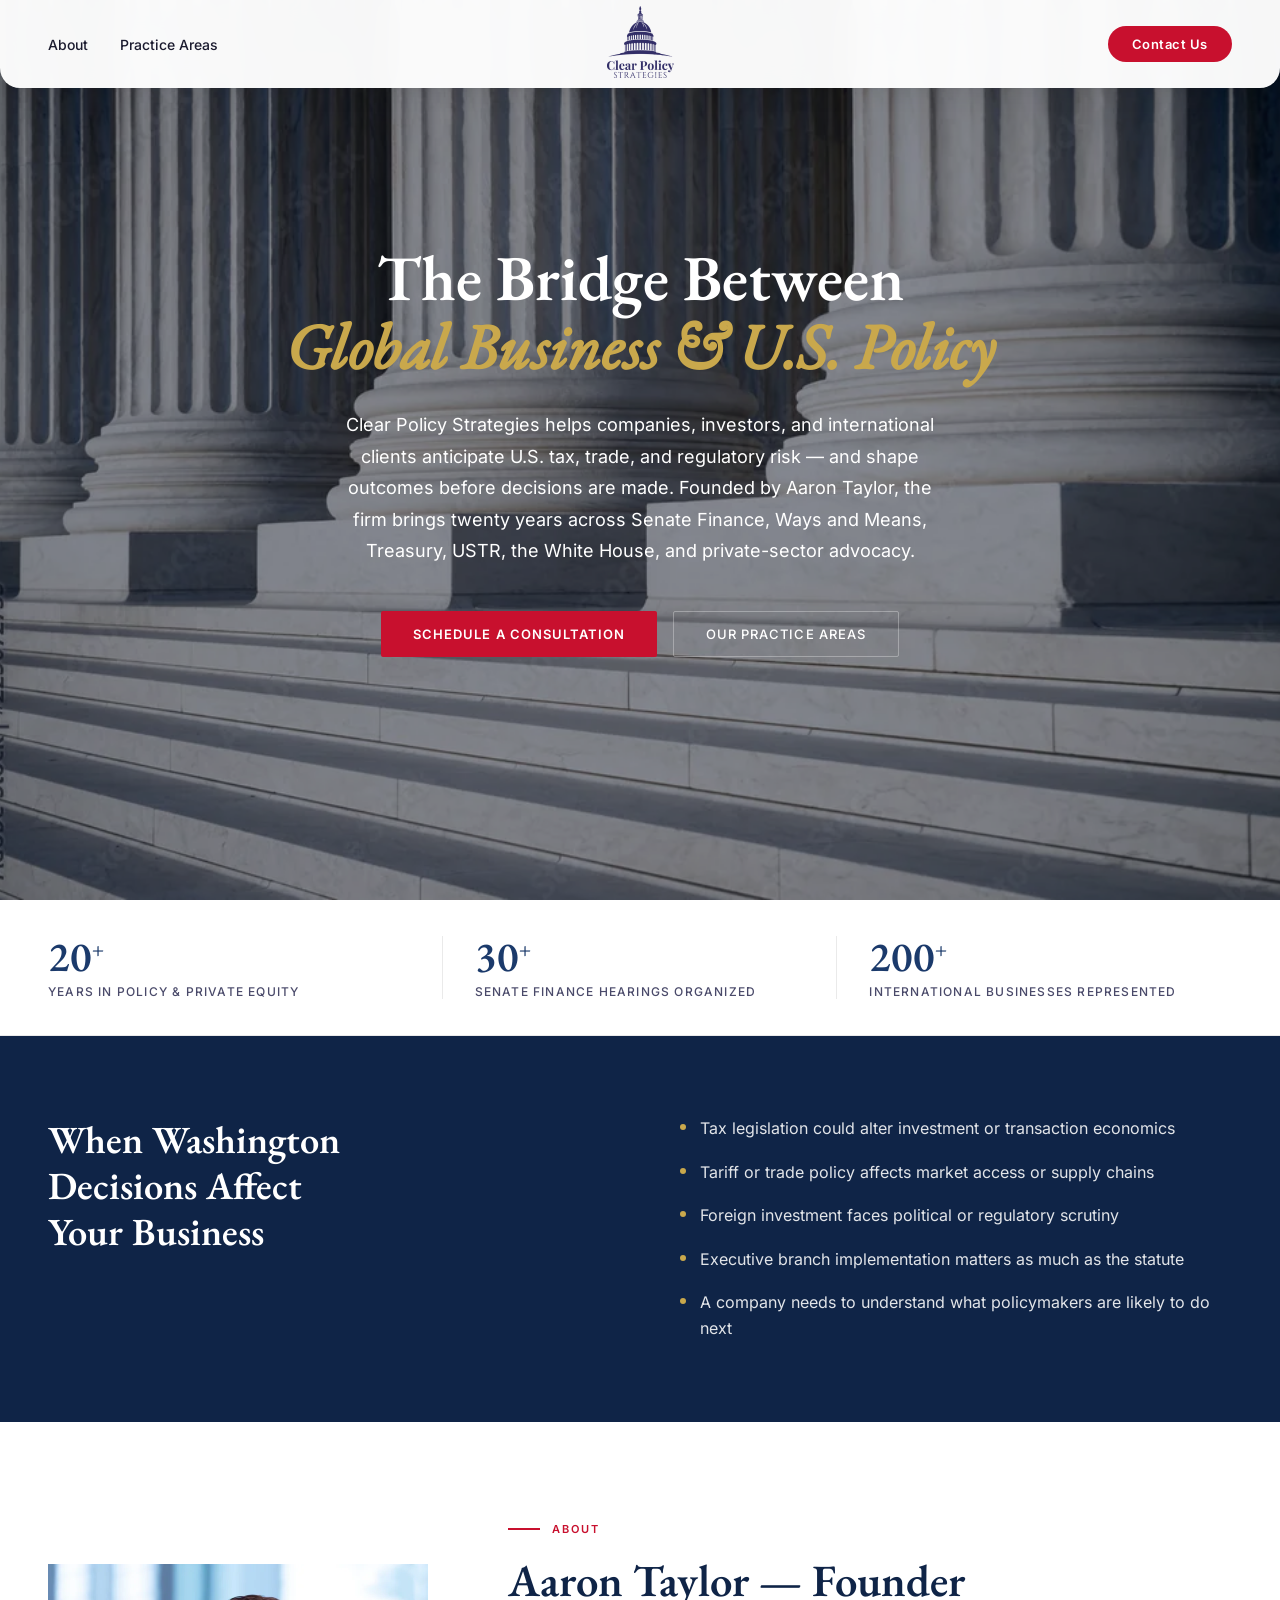
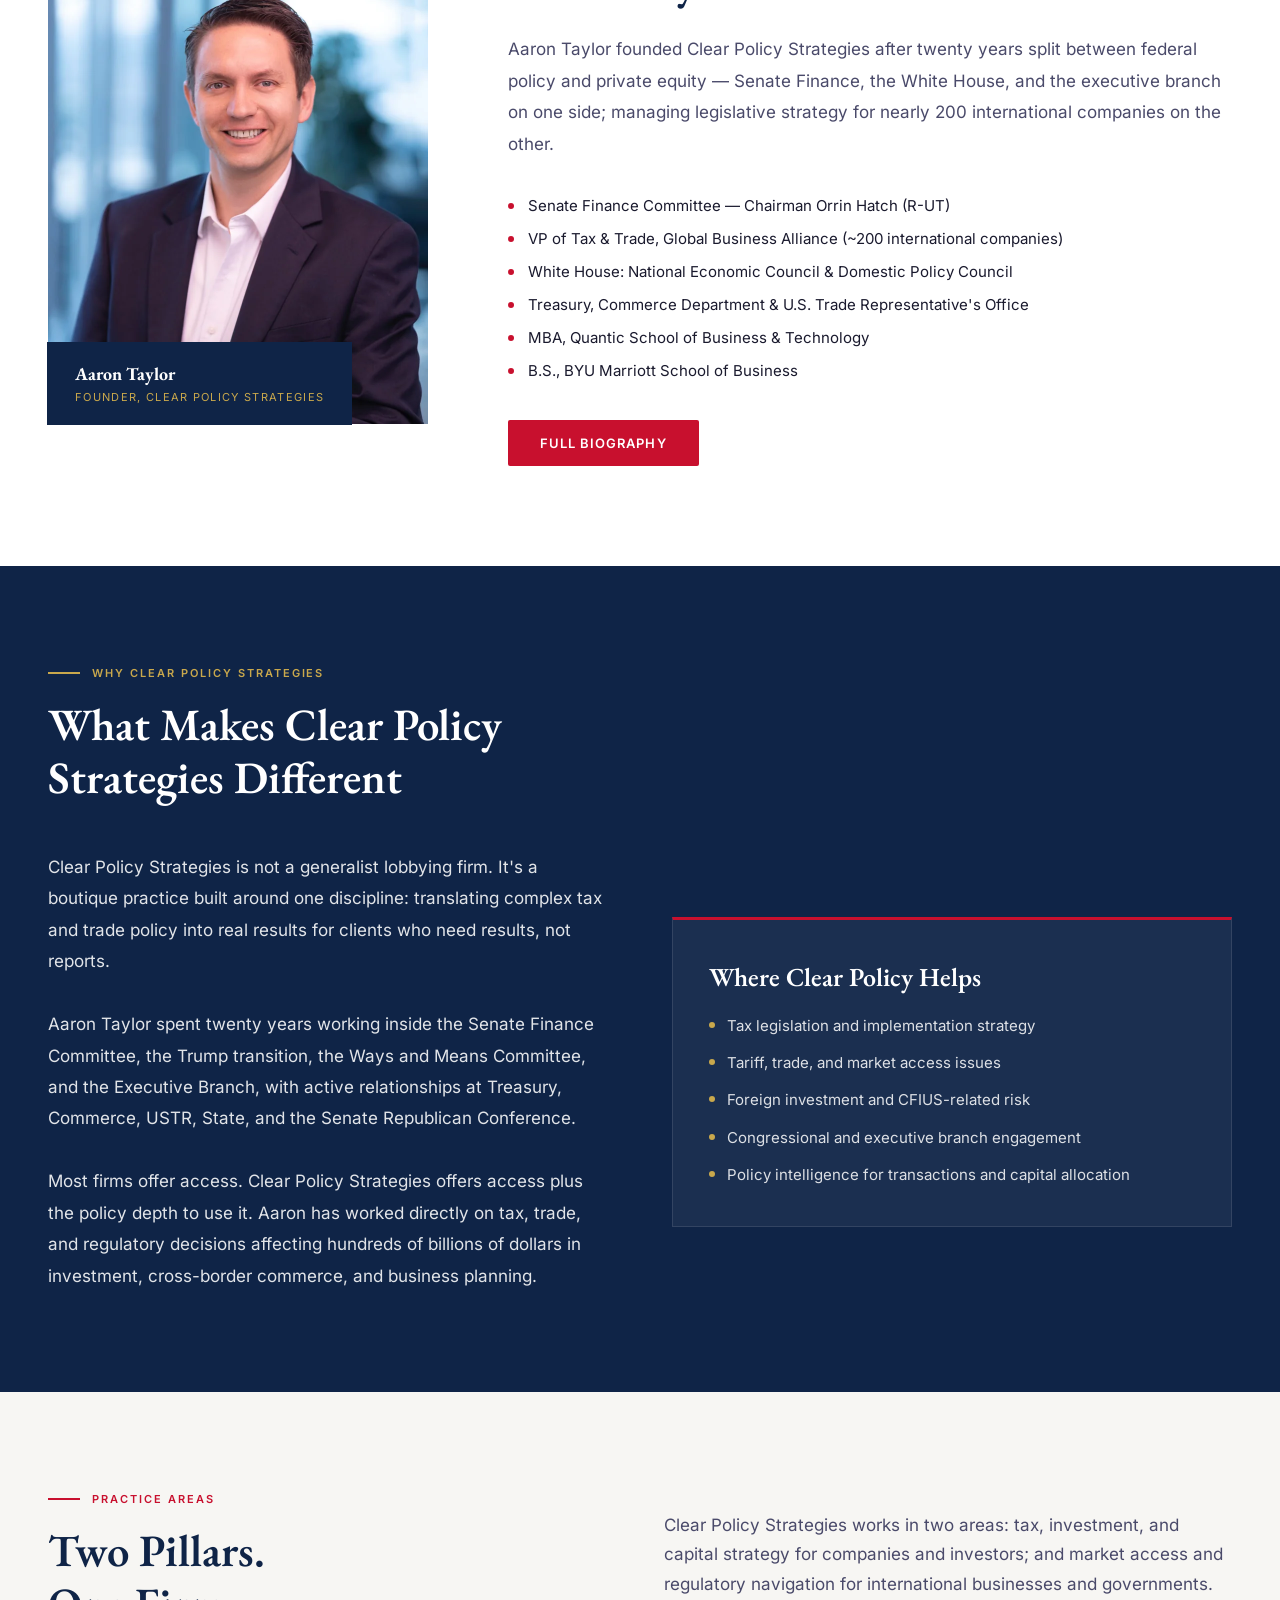
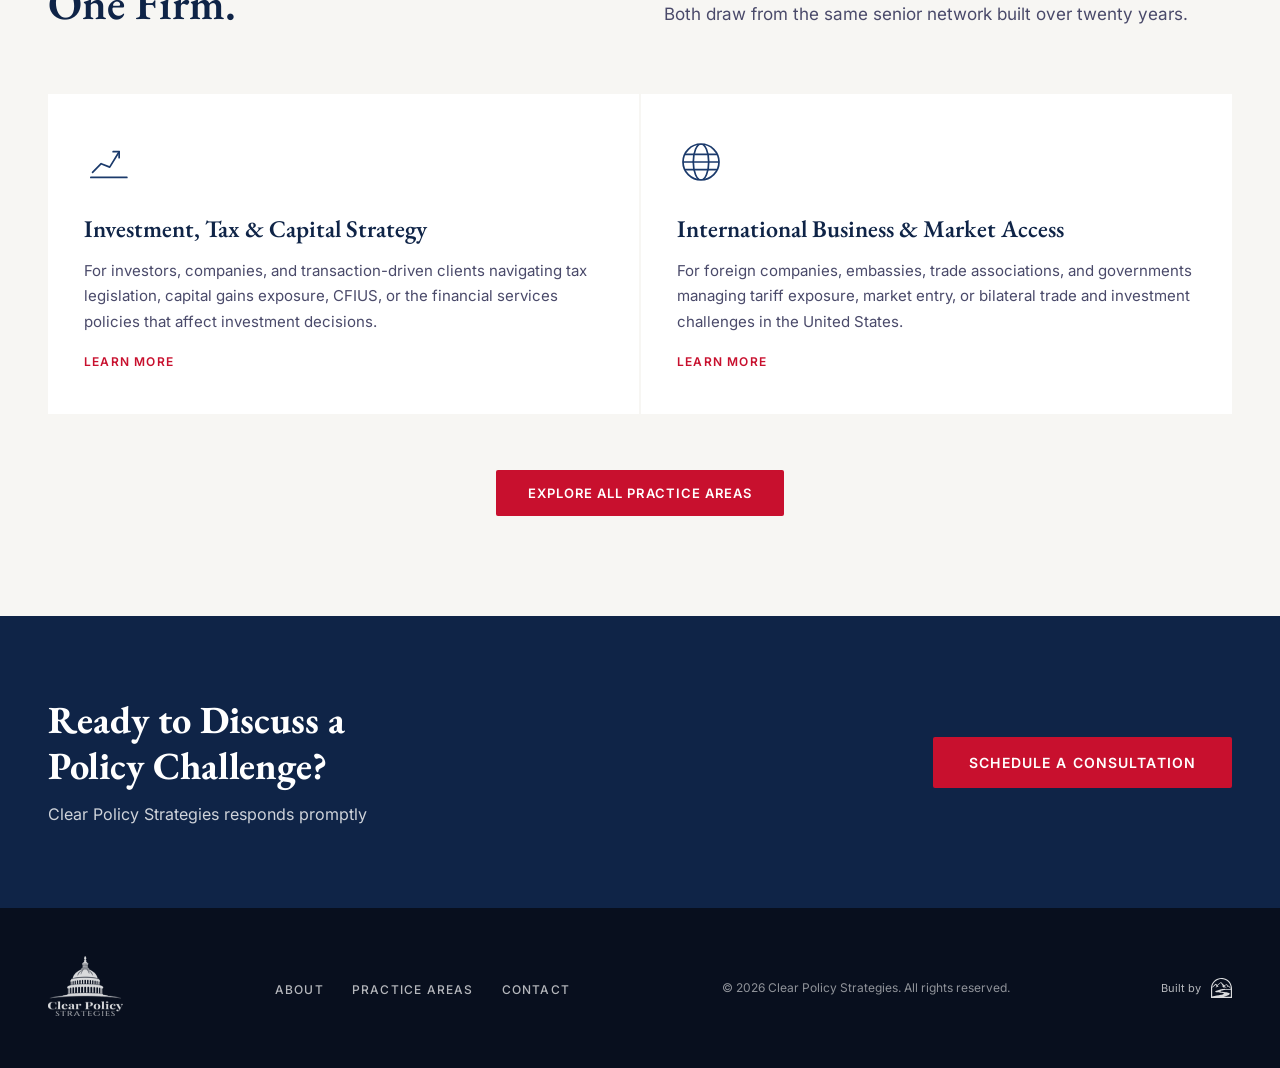
==== commit b65caa3d: "Add Aaron's bio copy, fix hero background path https://claude.ai/code/session_01TZxYKAESn3DBVjdrvmG3" ====
--- a/index.html
+++ b/index.html
@@ -1077,7 +1077,7 @@
         <h2 class="section-title" style="margin-bottom: 28px;">Aaron Taylor — Founder</h2>
 
         <div class="about-body">
-          <p>[Aaron's own words — 1 to 2 sentences about his background and what he does for clients.]</p>
+          <p>Aaron Taylor founded Clear Policy Strategies after twenty years split between federal policy and private equity — Senate Finance, the White House, and the executive branch on one side; managing legislative strategy for nearly 200 international companies on the other.</p>
         </div>
 
         <ul class="credentials-list">
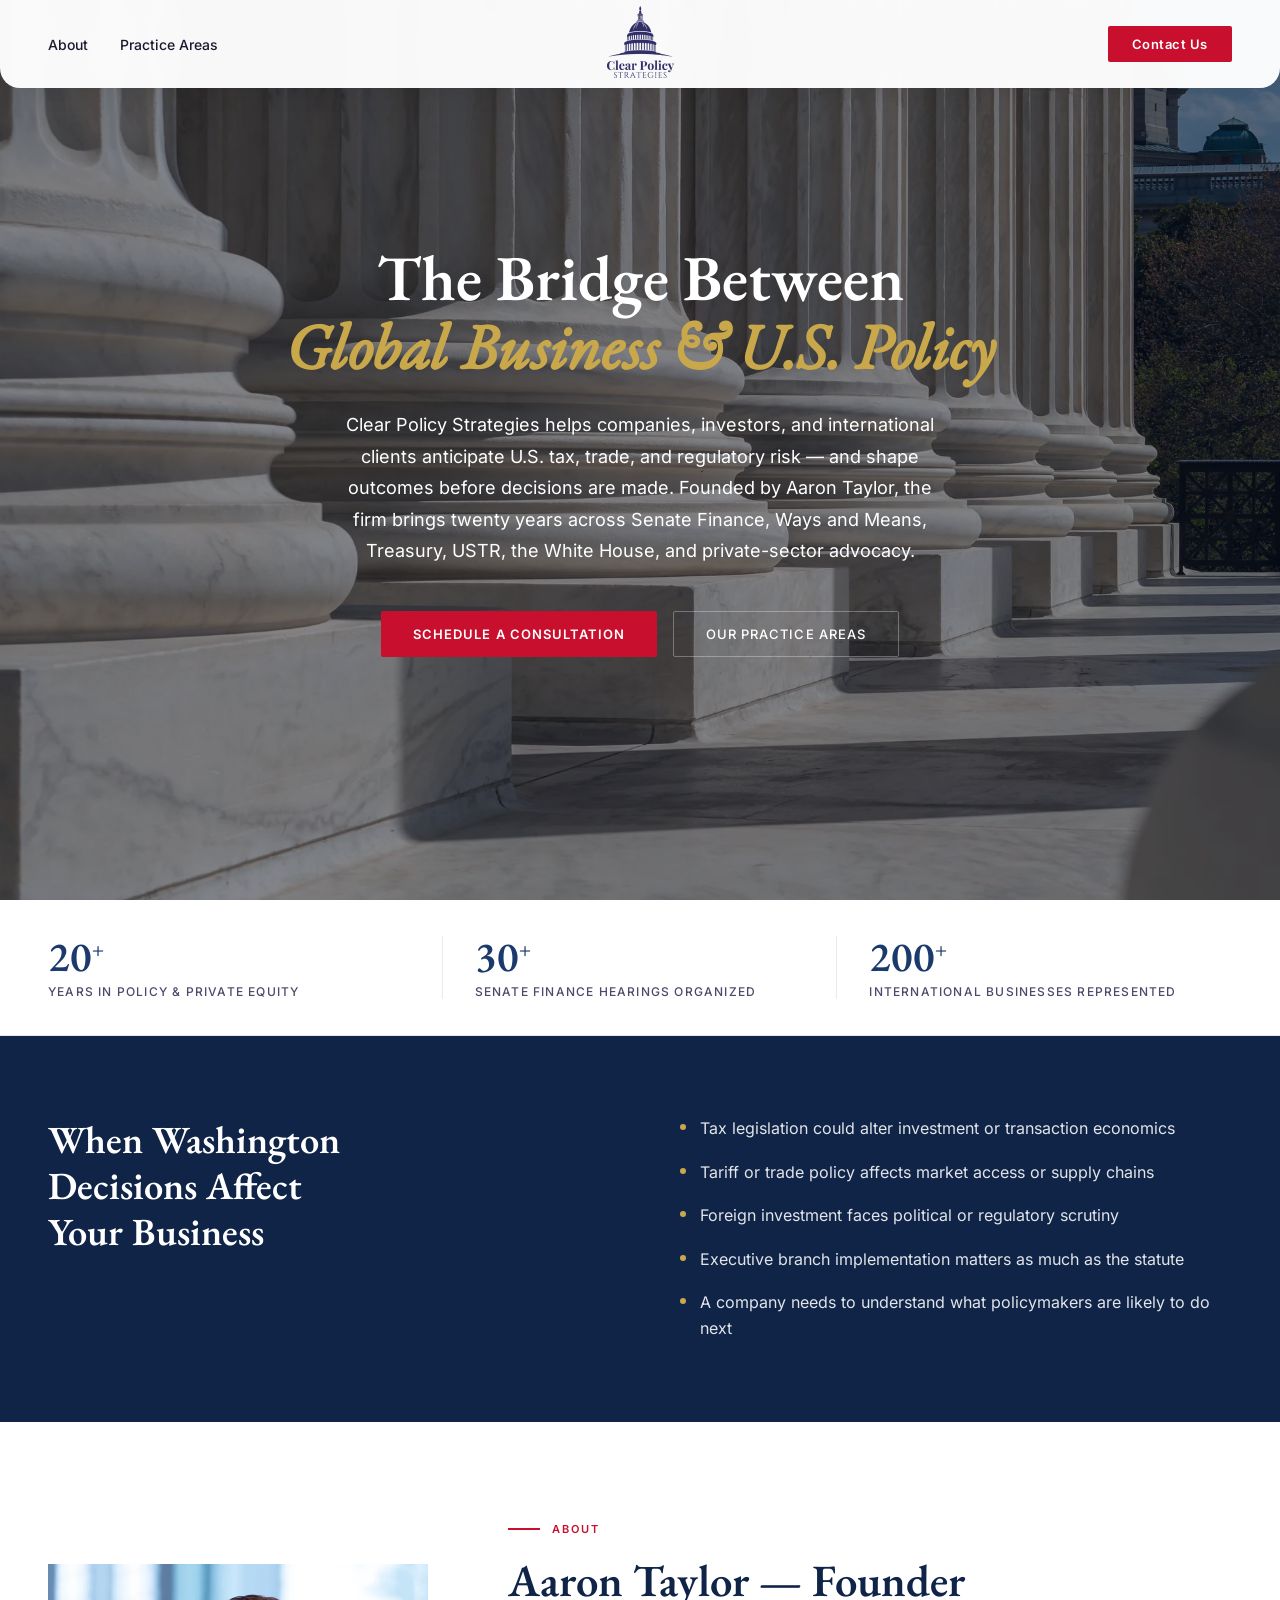
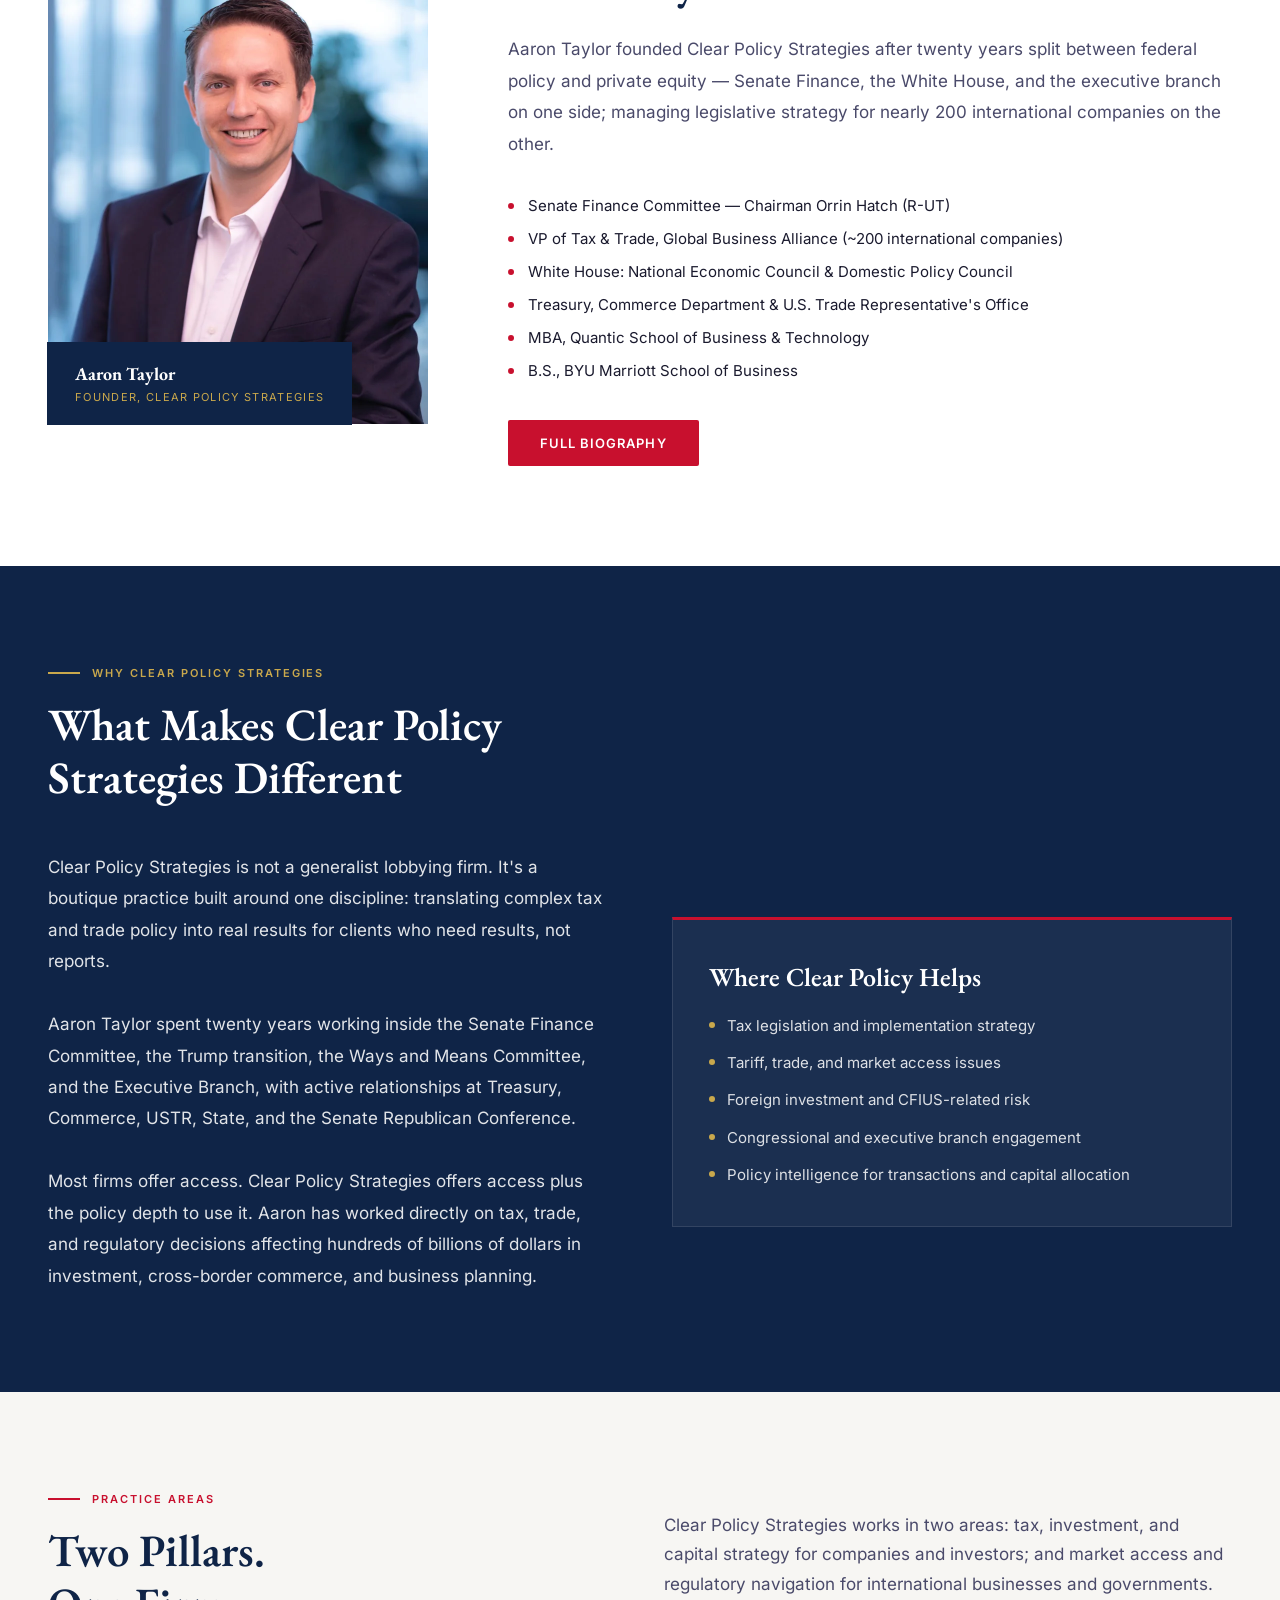
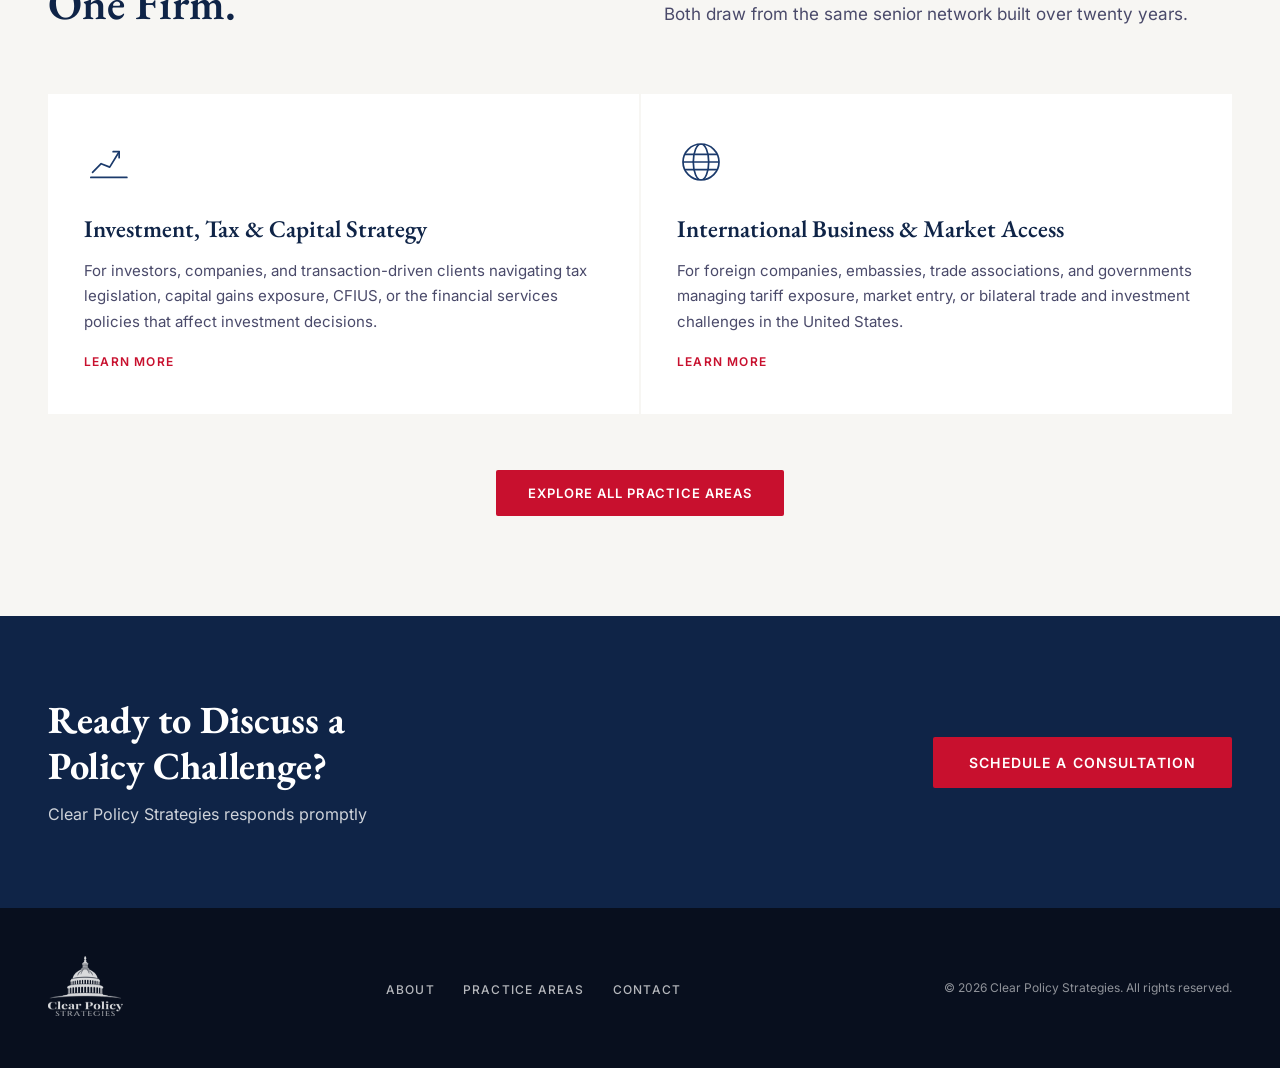
==== commit 7790fe2c: "Remove footer credit, fix nav CTA button style, refresh Columns.webp - Remove "Built by" footer link" ====
--- a/index.html
+++ b/index.html
@@ -144,7 +144,7 @@
       background: var(--red-bright);
       color: var(--white) !important;
       padding: 10px 24px;
-      border-radius: 999px;
+      border-radius: 2px;
       font-size: 13px;
       font-weight: 600;
       letter-spacing: 0.04em;
@@ -710,26 +710,6 @@
       color: rgba(255,255,255,0.55);
     }
 
-    .footer-credit {
-      display: flex;
-      align-items: center;
-      gap: 10px;
-      font-size: 11px;
-      color: rgba(255,255,255,0.70);
-      text-decoration: none;
-      transition: color 0.2s;
-    }
-
-    .footer-credit:hover {
-      color: rgba(255,255,255,0.95);
-    }
-
-    .footer-credit img {
-      height: 20px;
-      width: auto;
-      filter: brightness(0) invert(1);
-      opacity: 0.85;
-    }
 
     /* ── DIFFERENTIATOR ── */
     .differentiator {
@@ -1217,10 +1197,6 @@
         <li><a href="contact.html">Contact</a></li>
       </ul>
       <div class="footer-copy">&copy; 2026 Clear Policy Strategies. All rights reserved.</div>
-      <a href="https://pebblesprings.co" target="_blank" rel="noopener noreferrer" class="footer-credit">
-        <span>Built by</span>
-        <img src="assets/images/PSLogo.svg" alt="Pebblesprings Studio" width="80" height="20" loading="lazy" />
-      </a>
     </div>
   </footer>
 
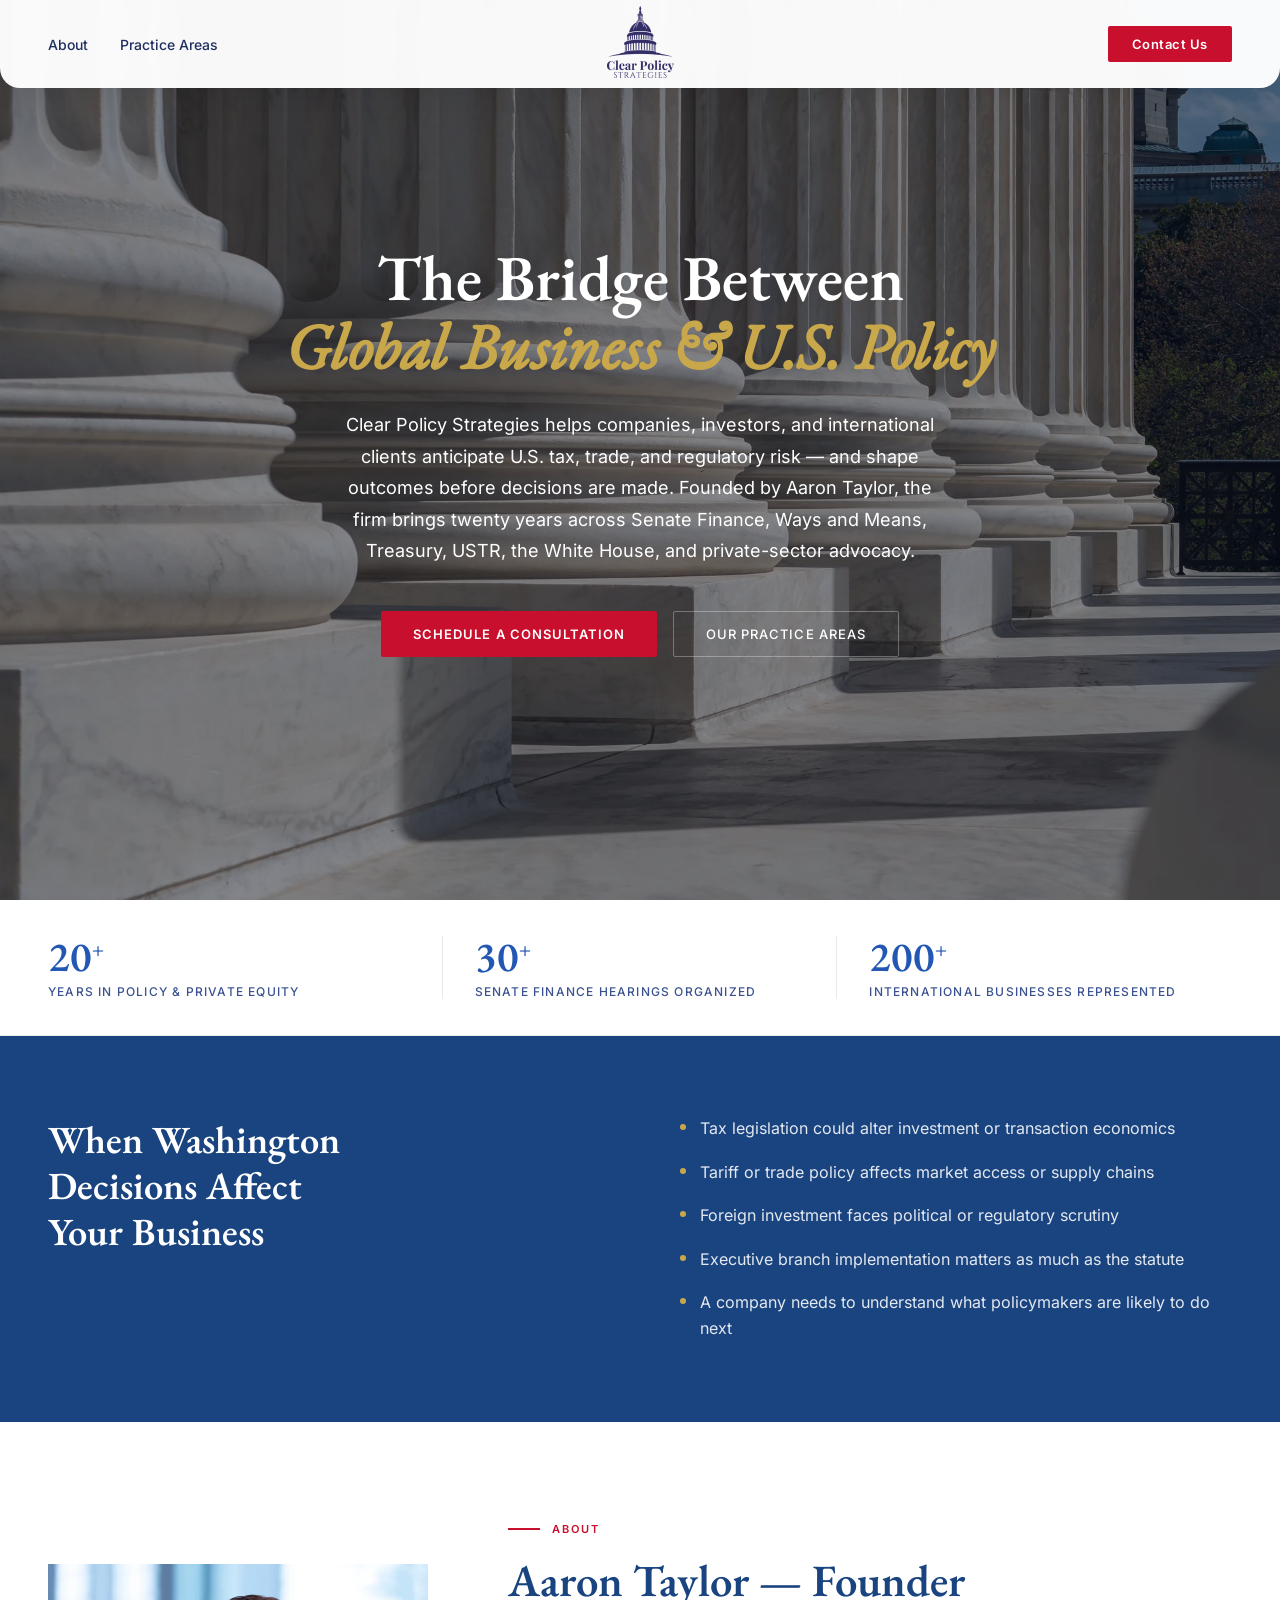
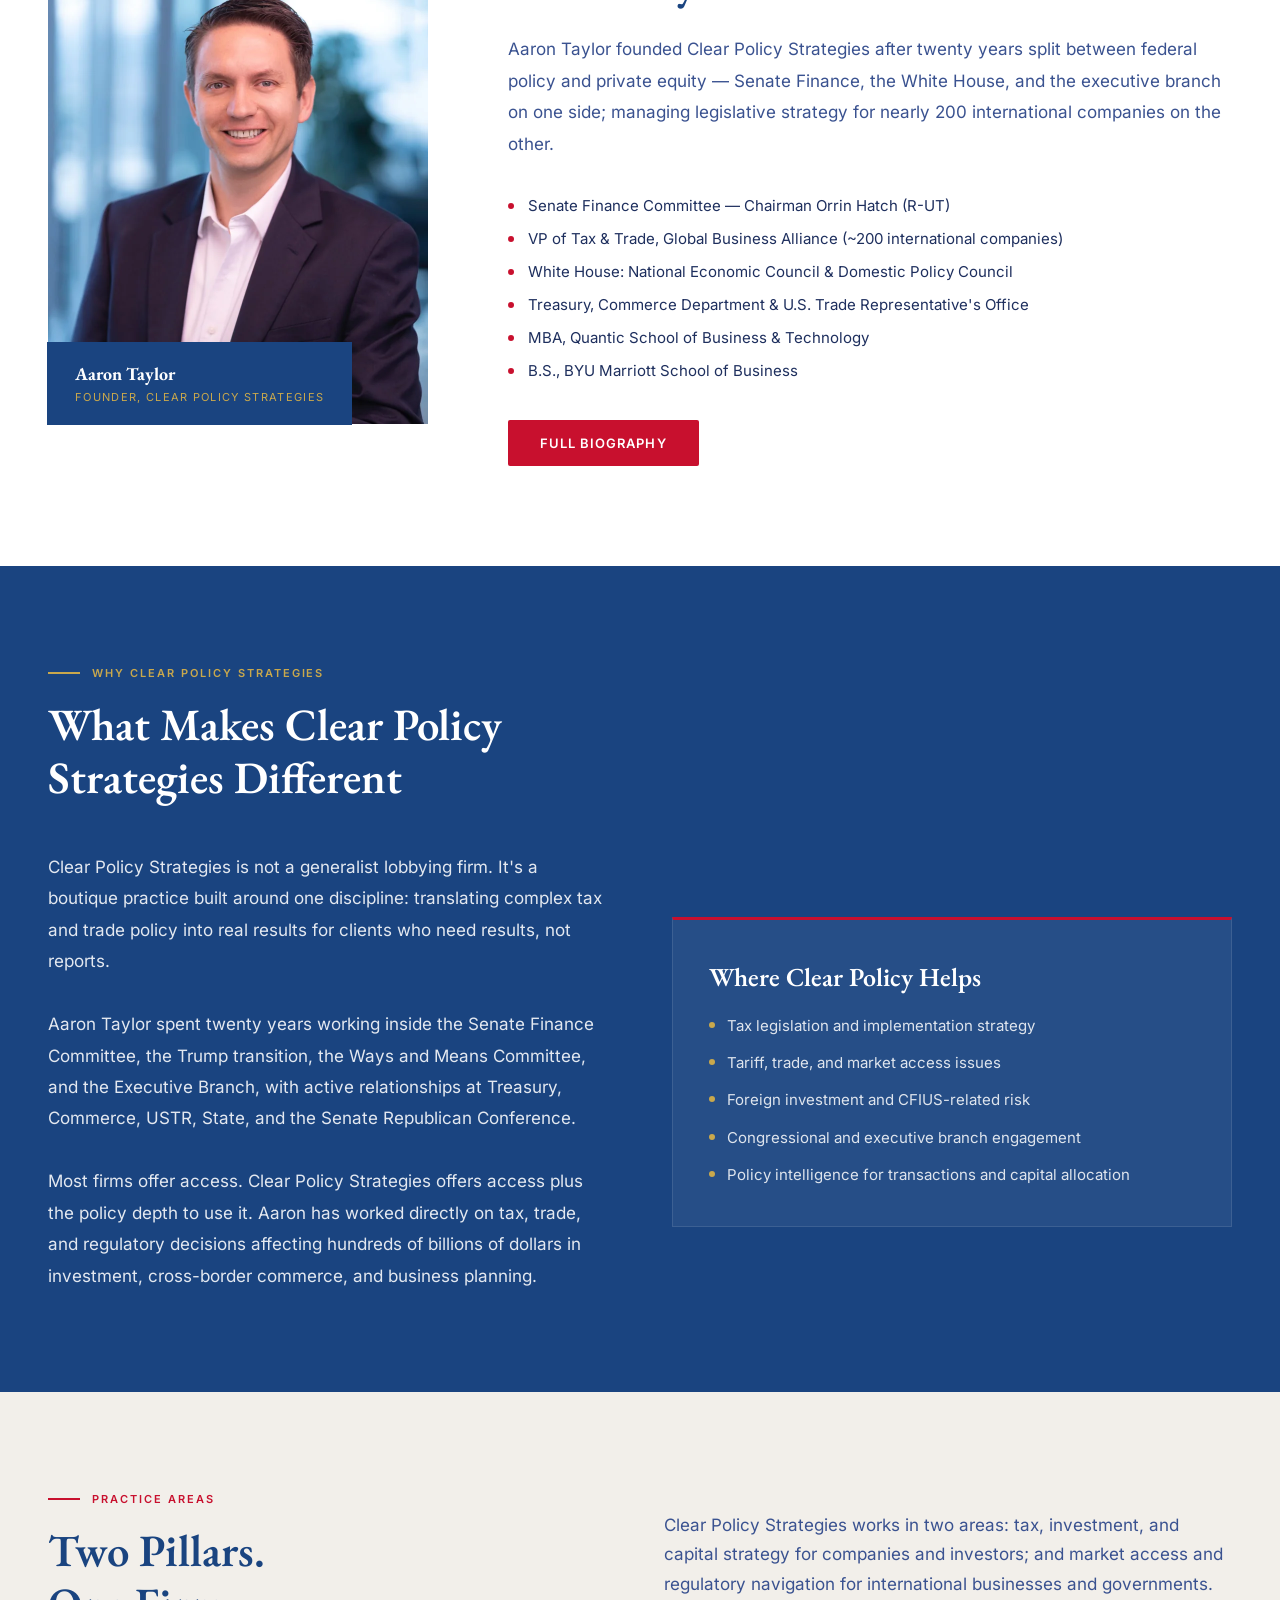
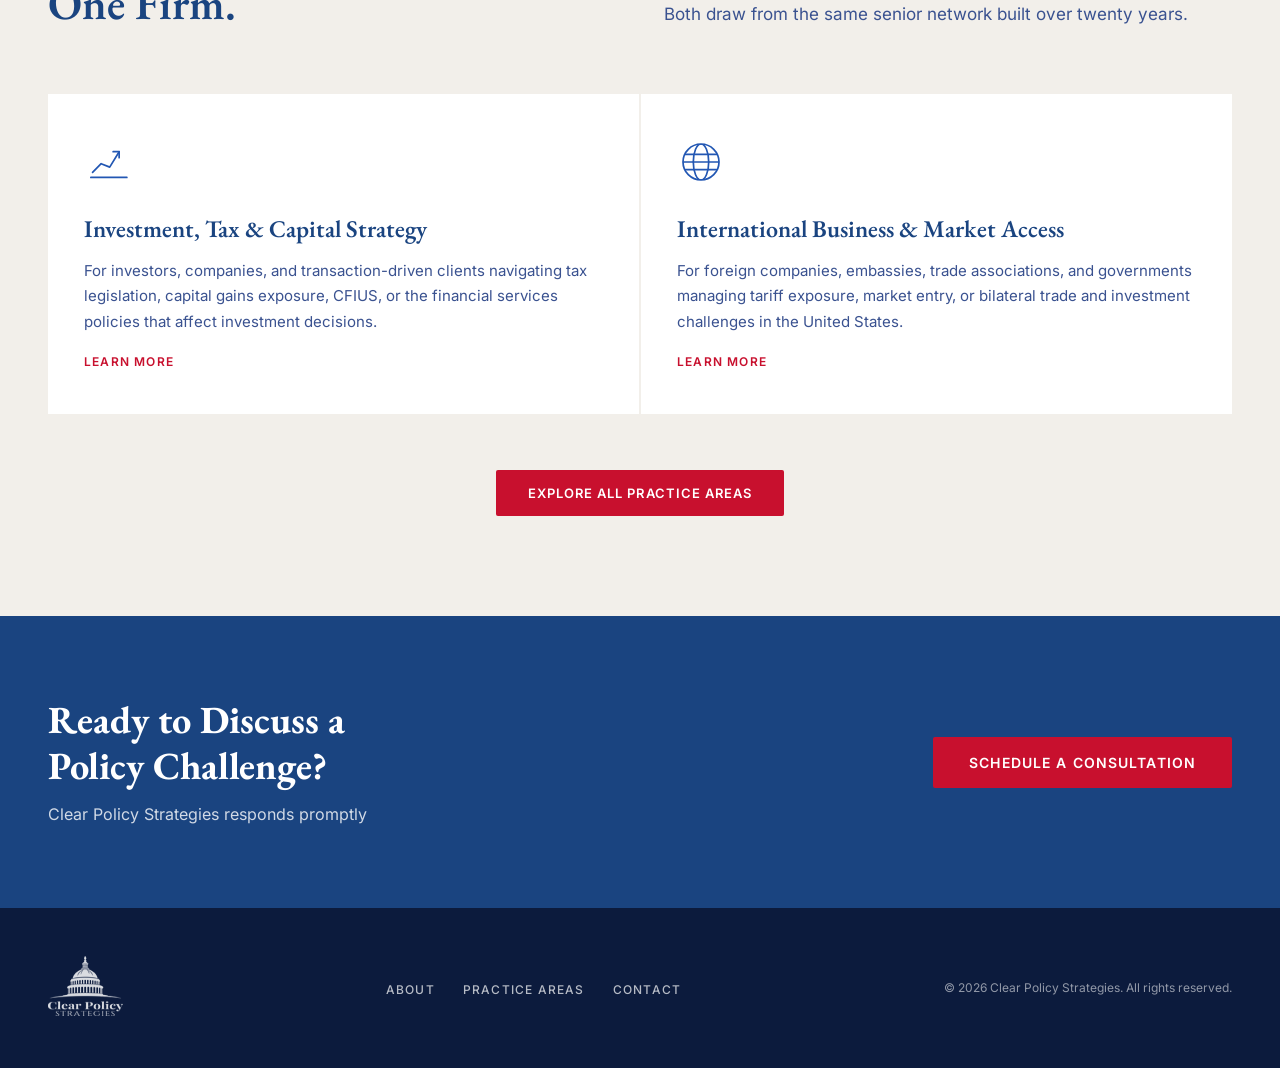
==== commit 66e807cd: "Apply brighter color palette across all pages Lightens navy backgrounds and shifts text from desatur" ====
--- a/index.html
+++ b/index.html
@@ -3,13 +3,13 @@
 <head>
   <meta charset="UTF-8" />
   <meta name="viewport" content="width=device-width, initial-scale=1.0" />
-  <title>Clear Policy Strategies — U.S. Tax, Trade &amp; Regulatory Advisory</title>
+  <title>Clear Policy Strategies | U.S. Tax, Trade &amp; Policy Advisory</title>
   <meta name="description" content="Clear Policy Strategies advises companies, investors, foreign governments, and executives on U.S. tax, trade, investment, and regulatory policy. Founded by Aaron Taylor." />
 
   <!-- Open Graph -->
   <meta property="og:type" content="website" />
   <meta property="og:url" content="https://clearpolicystrategies.com/" />
-  <meta property="og:title" content="Clear Policy Strategies — U.S. Tax, Trade &amp; Regulatory Advisory" />
+  <meta property="og:title" content="Clear Policy Strategies | U.S. Tax, Trade &amp; Policy Advisory" />
   <meta property="og:description" content="Clear Policy Strategies advises companies, investors, foreign governments, and executives on U.S. tax, trade, investment, and regulatory policy. Founded by Aaron Taylor." />
   <meta property="og:image" content="https://clearpolicystrategies.com/linkpreview.webp" />
   <meta name="twitter:card" content="summary_large_image" />
@@ -47,17 +47,17 @@
     *, *::before, *::after { box-sizing: border-box; margin: 0; padding: 0; }
 
     :root {
-      --navy: #1B3A6B;
-      --navy-dark: #0F2447;
-      --navy-mid: #243F75;
+      --navy: #2257B3;
+      --navy-dark: #1A4480;
+      --navy-mid: #2B60BF;
       --red: #B8102A;
       --red-bright: #C8102E;
       --gold: #C9A84C;
       --white: #FFFFFF;
-      --off-white: #F7F6F3;
+      --off-white: #F2EFEA;
       --light-gray: #EAEAEA;
-      --text-dark: #1A1A2E;
-      --text-mid: #4A4A6A;
+      --text-dark: #1E2F5E;
+      --text-mid: #3A5290;
     }
 
     html { scroll-behavior: smooth; }
@@ -668,7 +668,7 @@
 
     /* ── FOOTER ── */
     footer {
-      background: #080F1E;
+      background: #0C1B3D;
       padding: 48px;
     }
 
@@ -958,6 +958,110 @@
       font-size: 14px;
       line-height: 1.7;
       color: var(--text-mid);
+    }
+
+    /* ── HAMBURGER / MOBILE NAV ── */
+    .nav-hamburger {
+      display: none;
+      flex-direction: column;
+      justify-content: space-between;
+      width: 22px;
+      height: 16px;
+      background: none;
+      border: none;
+      cursor: pointer;
+      padding: 0;
+      margin-left: 16px;
+    }
+    .nav-hamburger span {
+      display: block;
+      height: 2px;
+      width: 100%;
+      background: var(--text-dark);
+      border-radius: 2px;
+      transition: transform 0.25s, opacity 0.2s;
+    }
+    .nav-hamburger[aria-expanded="true"] span:nth-child(1) { transform: translateY(7px) rotate(45deg); }
+    .nav-hamburger[aria-expanded="true"] span:nth-child(2) { opacity: 0; }
+    .nav-hamburger[aria-expanded="true"] span:nth-child(3) { transform: translateY(-7px) rotate(-45deg); }
+
+    .nav-mobile-menu {
+      display: none;
+      position: fixed;
+      top: 70px;
+      left: 0;
+      right: 0;
+      background: rgba(255,255,255,0.98);
+      backdrop-filter: blur(12px);
+      padding: 8px 20px 28px;
+      flex-direction: column;
+      box-shadow: 0 8px 32px rgba(0,0,0,0.1);
+      z-index: 99;
+      border-radius: 0 0 20px 20px;
+    }
+    .nav-mobile-menu.open { display: flex; }
+    .nav-mobile-menu a {
+      display: block;
+      padding: 16px 0;
+      font-size: 15px;
+      font-weight: 500;
+      color: var(--text-dark);
+      text-decoration: none;
+      border-bottom: 1px solid var(--light-gray);
+    }
+    .nav-mobile-menu a:last-child { border-bottom: none; }
+    .nav-mobile-cta {
+      margin-top: 16px;
+      padding: 14px 24px !important;
+      background: var(--red-bright);
+      color: var(--white) !important;
+      text-align: center;
+      border-radius: 2px;
+      font-weight: 600 !important;
+      letter-spacing: 0.04em;
+      border-bottom: none !important;
+    }
+
+    /* ── RESPONSIVE ── */
+    @media (max-width: 768px) {
+      nav { padding: 0 20px; height: 70px; border-radius: 0 0 14px 14px; }
+      .nav-left { display: none; }
+      .nav-cta { display: none; }
+      .nav-hamburger { display: flex; }
+      .nav-logo img { height: 56px; }
+
+      .hero-inner { padding: 100px 20px 60px; }
+      .hero-buttons { flex-direction: column; align-items: stretch; }
+      .hero-buttons a { text-align: center; justify-content: center; }
+
+      .credentials-bar { padding: 40px 20px; }
+      .credentials-bar-inner { grid-template-columns: 1fr; gap: 0; }
+      .cred-item { padding: 24px 0; border-right: none; border-bottom: 1px solid var(--light-gray); }
+      .cred-item:first-child { padding-left: 0; padding-top: 0; }
+      .cred-item:last-child { border-bottom: none; padding-bottom: 0; }
+
+      .when-washington { padding: 60px 20px; }
+      .when-washington-inner { grid-template-columns: 1fr; gap: 36px; }
+
+      .about-section { padding: 60px 20px; }
+      .about-inner { grid-template-columns: 1fr; gap: 40px; }
+      .about-photo img { height: 320px; }
+
+      .differentiator { padding: 60px 20px; }
+      .diff-grid { grid-template-columns: 1fr; gap: 36px; }
+
+      .practice-areas { padding: 60px 20px; }
+      .practice-header { grid-template-columns: 1fr; gap: 20px; margin-bottom: 40px; }
+      .practice-grid { grid-template-columns: 1fr; }
+      .practice-card { padding: 32px 24px; }
+      .practice-cta-row { margin-top: 36px; }
+
+      .cta-banner { padding: 60px 20px; }
+      .cta-banner-inner { flex-direction: column; align-items: flex-start; gap: 32px; }
+
+      footer { padding: 36px 20px; }
+      .footer-inner { flex-direction: column; align-items: center; text-align: center; gap: 20px; }
+      .footer-nav { flex-wrap: wrap; justify-content: center; }
     }
   </style>
 </head>
@@ -979,8 +1083,16 @@
     </a>
     <div class="nav-right">
       <a href="contact.html" class="nav-cta">Contact Us</a>
+      <button class="nav-hamburger" aria-label="Open navigation" aria-expanded="false">
+        <span></span><span></span><span></span>
+      </button>
     </div>
   </nav>
+  <div class="nav-mobile-menu" id="nav-mobile-menu">
+    <a href="about.html">About</a>
+    <a href="practice-areas.html">Practice Areas</a>
+    <a href="contact.html" class="nav-mobile-cta">Contact Us</a>
+  </div>
 
   <!-- HERO -->
   <section class="hero" id="main-content">
@@ -1200,5 +1312,28 @@
     </div>
   </footer>
 
+  <script>
+    (function () {
+      var btn  = document.querySelector('.nav-hamburger');
+      var menu = document.getElementById('nav-mobile-menu');
+      if (!btn || !menu) return;
+      btn.addEventListener('click', function () {
+        var open = menu.classList.toggle('open');
+        btn.setAttribute('aria-expanded', open);
+      });
+      menu.querySelectorAll('a').forEach(function (a) {
+        a.addEventListener('click', function () {
+          menu.classList.remove('open');
+          btn.setAttribute('aria-expanded', 'false');
+        });
+      });
+      document.addEventListener('click', function (e) {
+        if (!menu.contains(e.target) && !btn.contains(e.target)) {
+          menu.classList.remove('open');
+          btn.setAttribute('aria-expanded', 'false');
+        }
+      });
+    })();
+  </script>
 </body>
 </html>
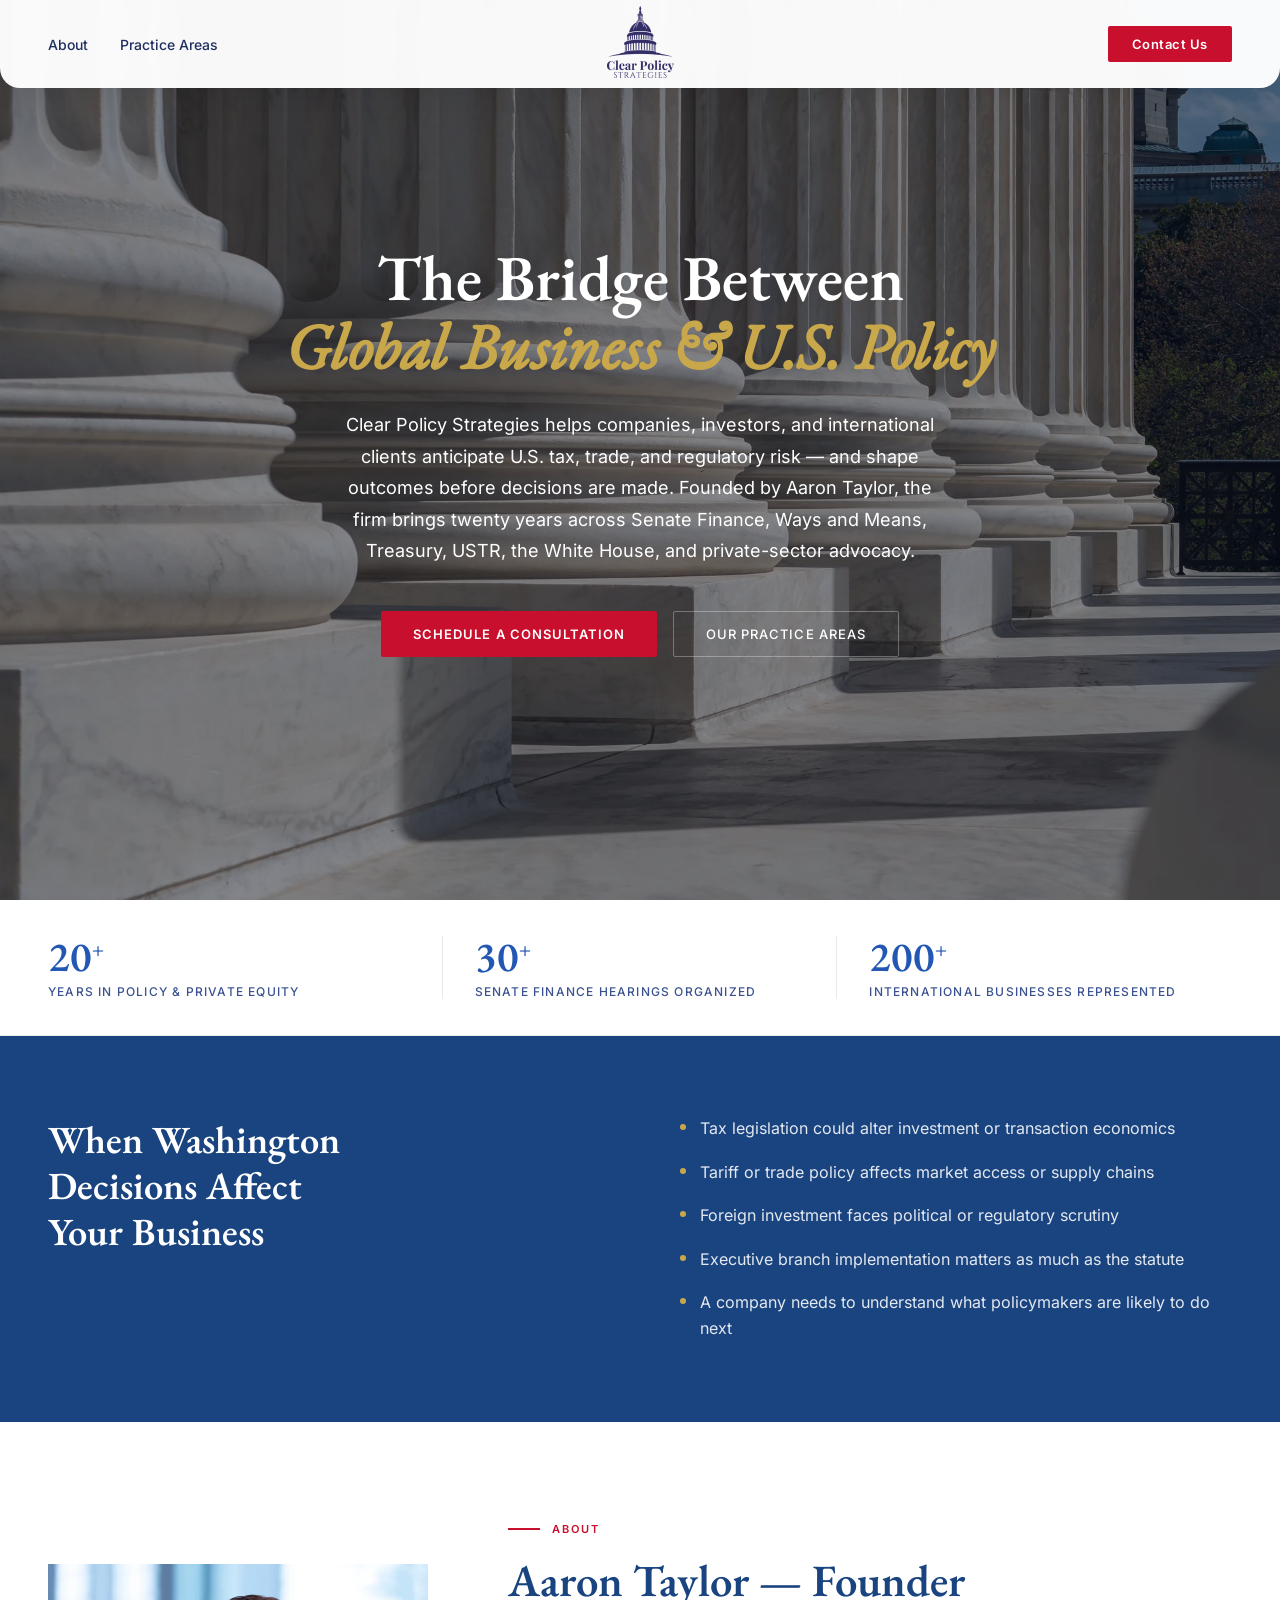
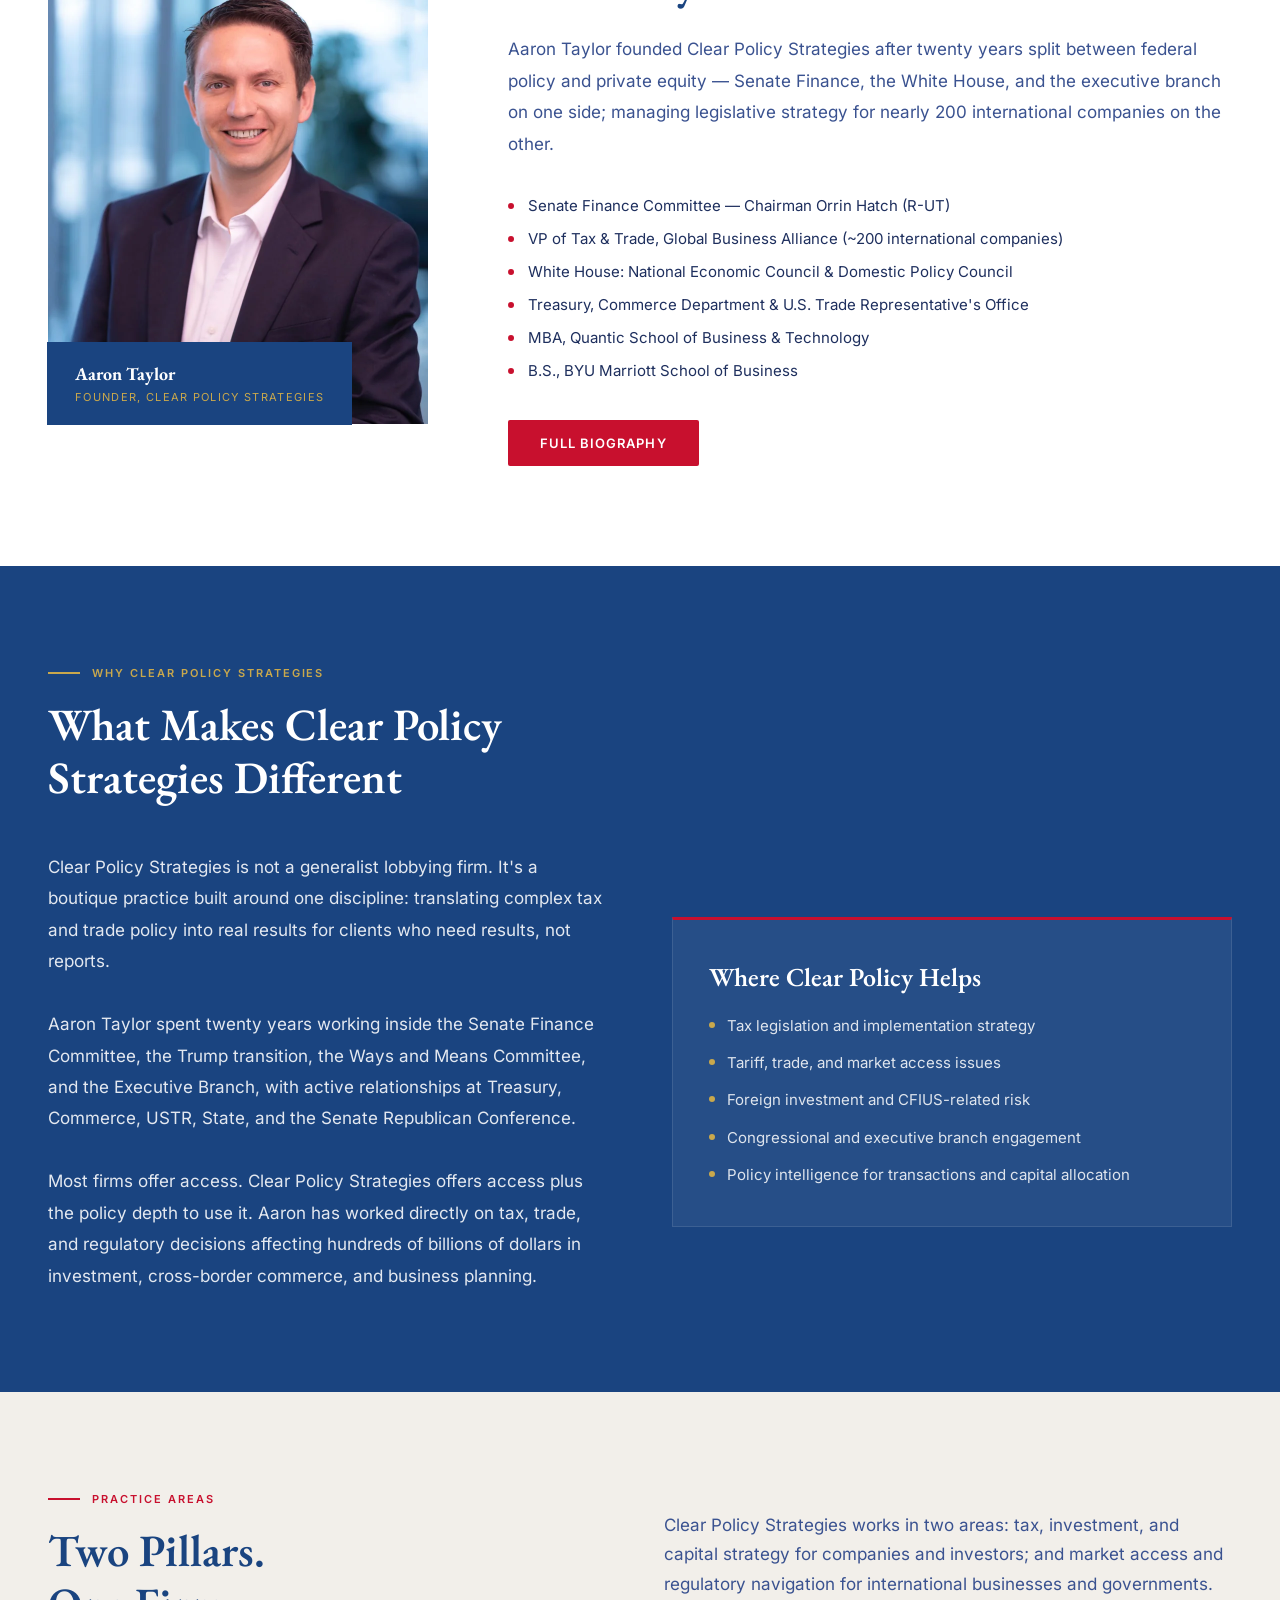
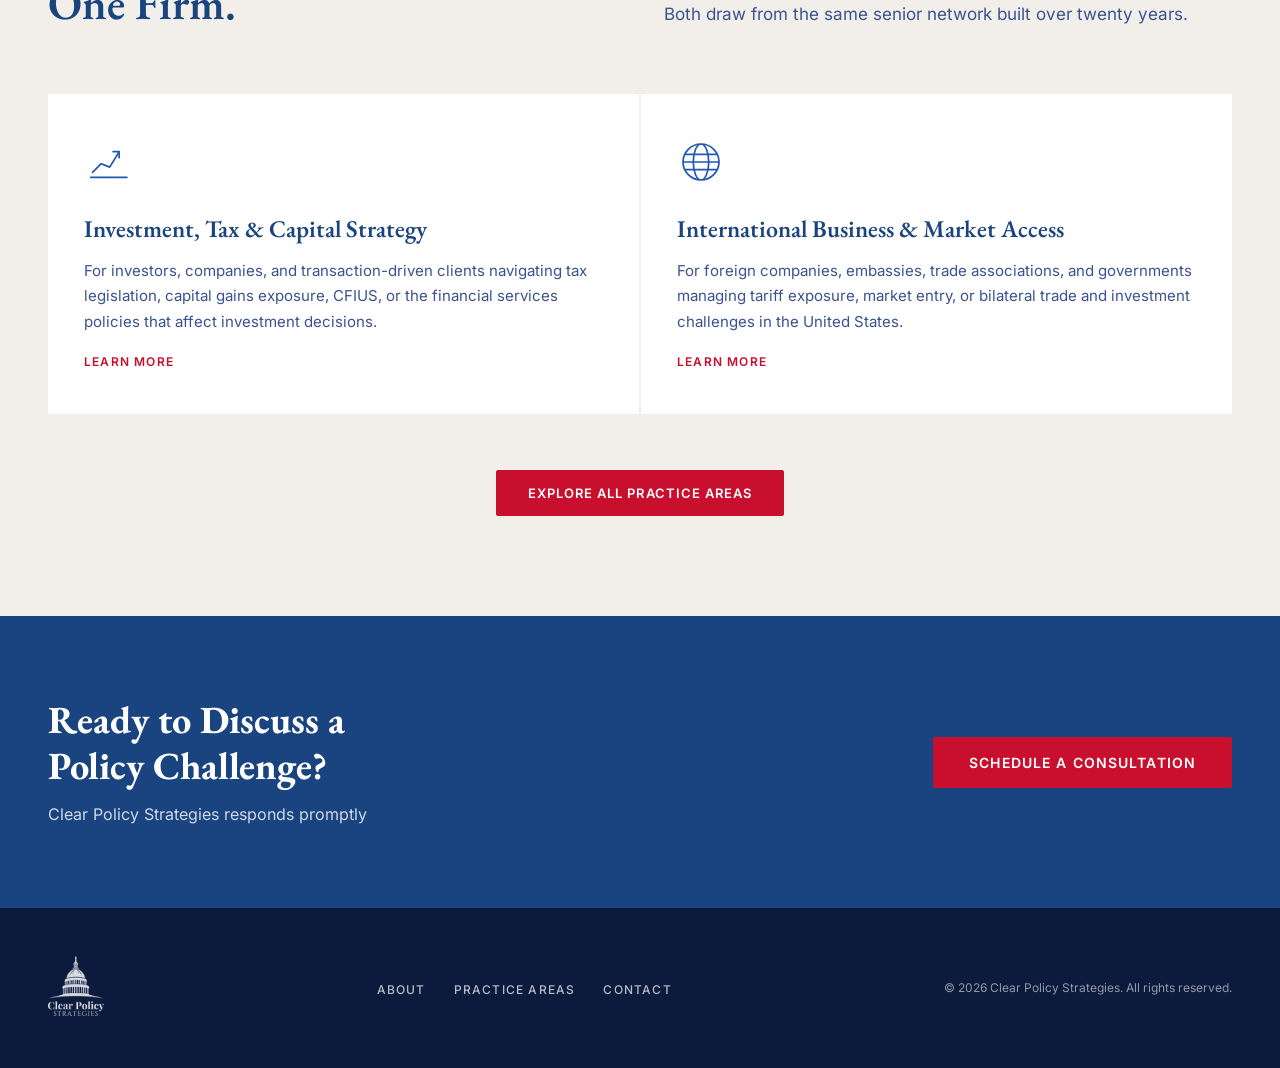
==== commit f996242e: "Fix footer logo stretching by adding width: auto https://claude.ai/code/session_019ynRNSFNyvJQqdkhki" ====
--- a/index.html
+++ b/index.html
@@ -683,6 +683,7 @@
 
     .footer-logo img {
       height: 60px;
+      width: auto;
       filter: brightness(0) invert(1);
       opacity: 0.85;
     }
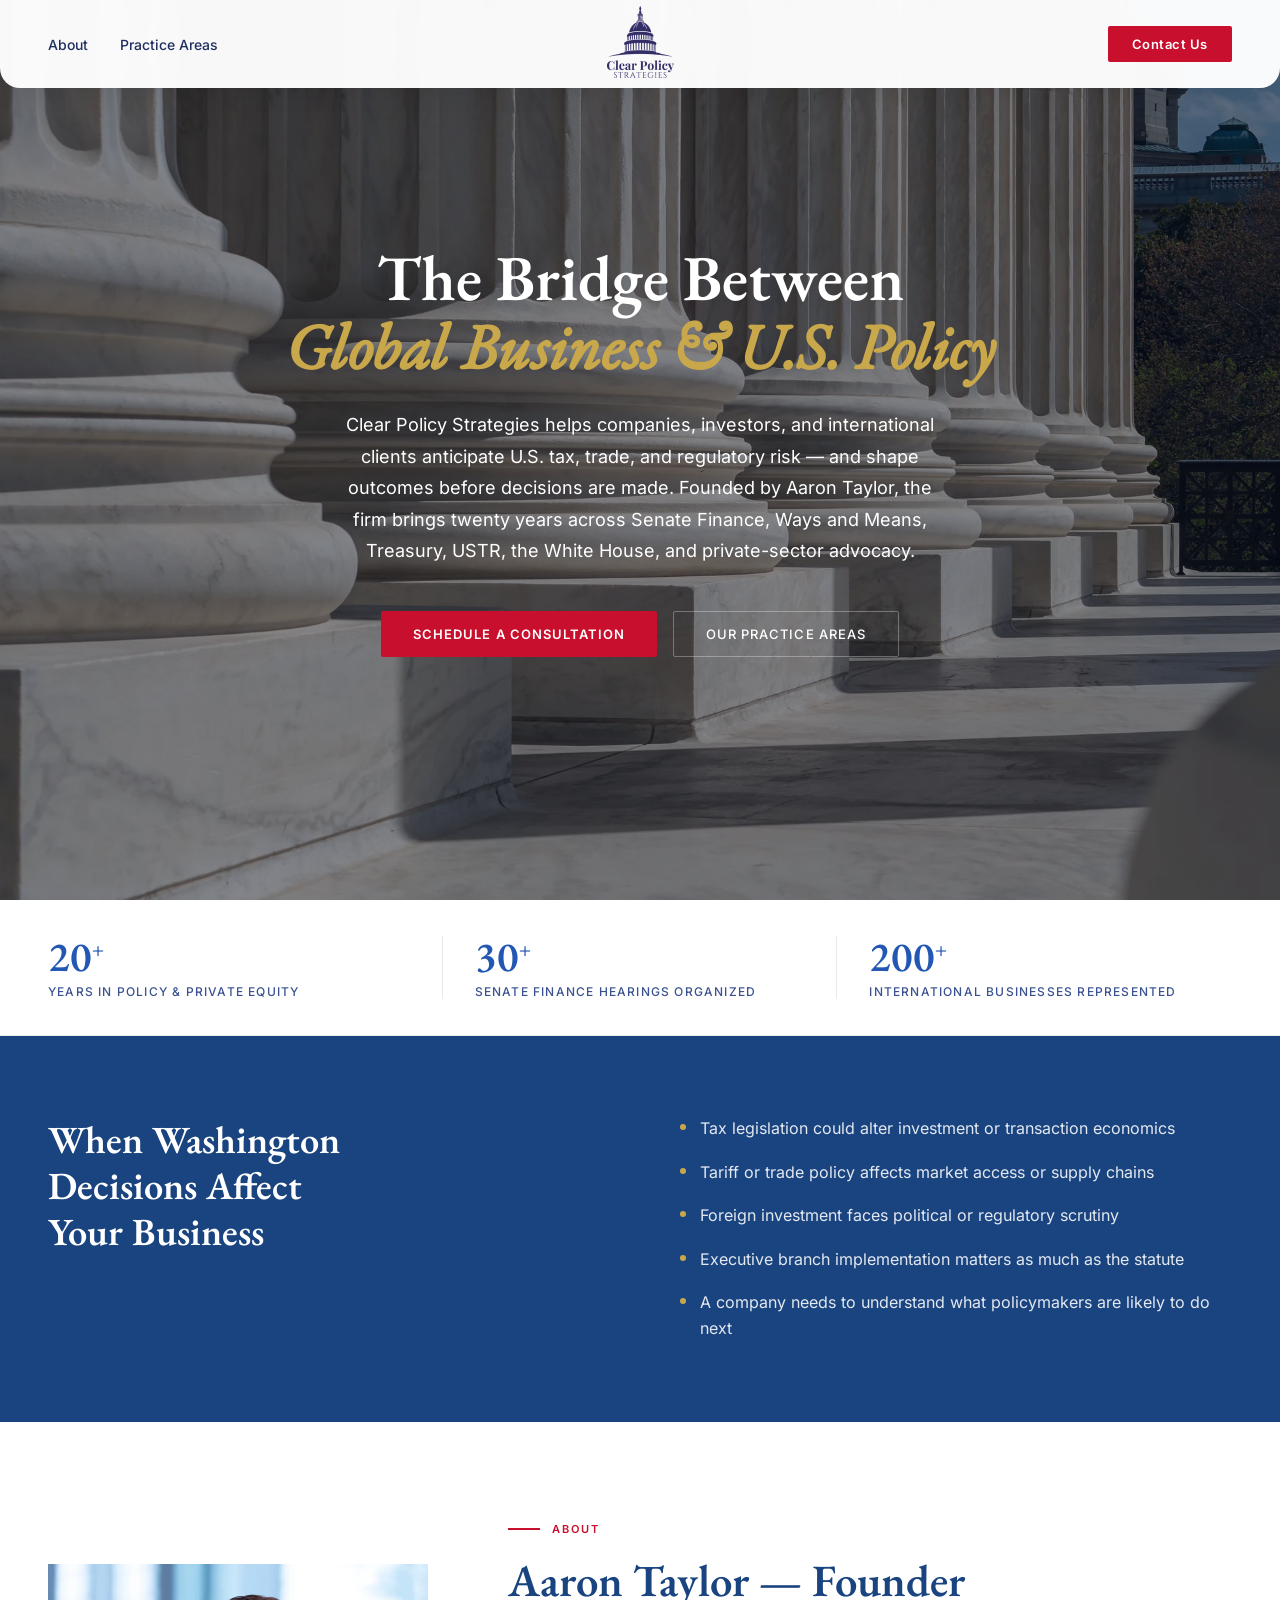
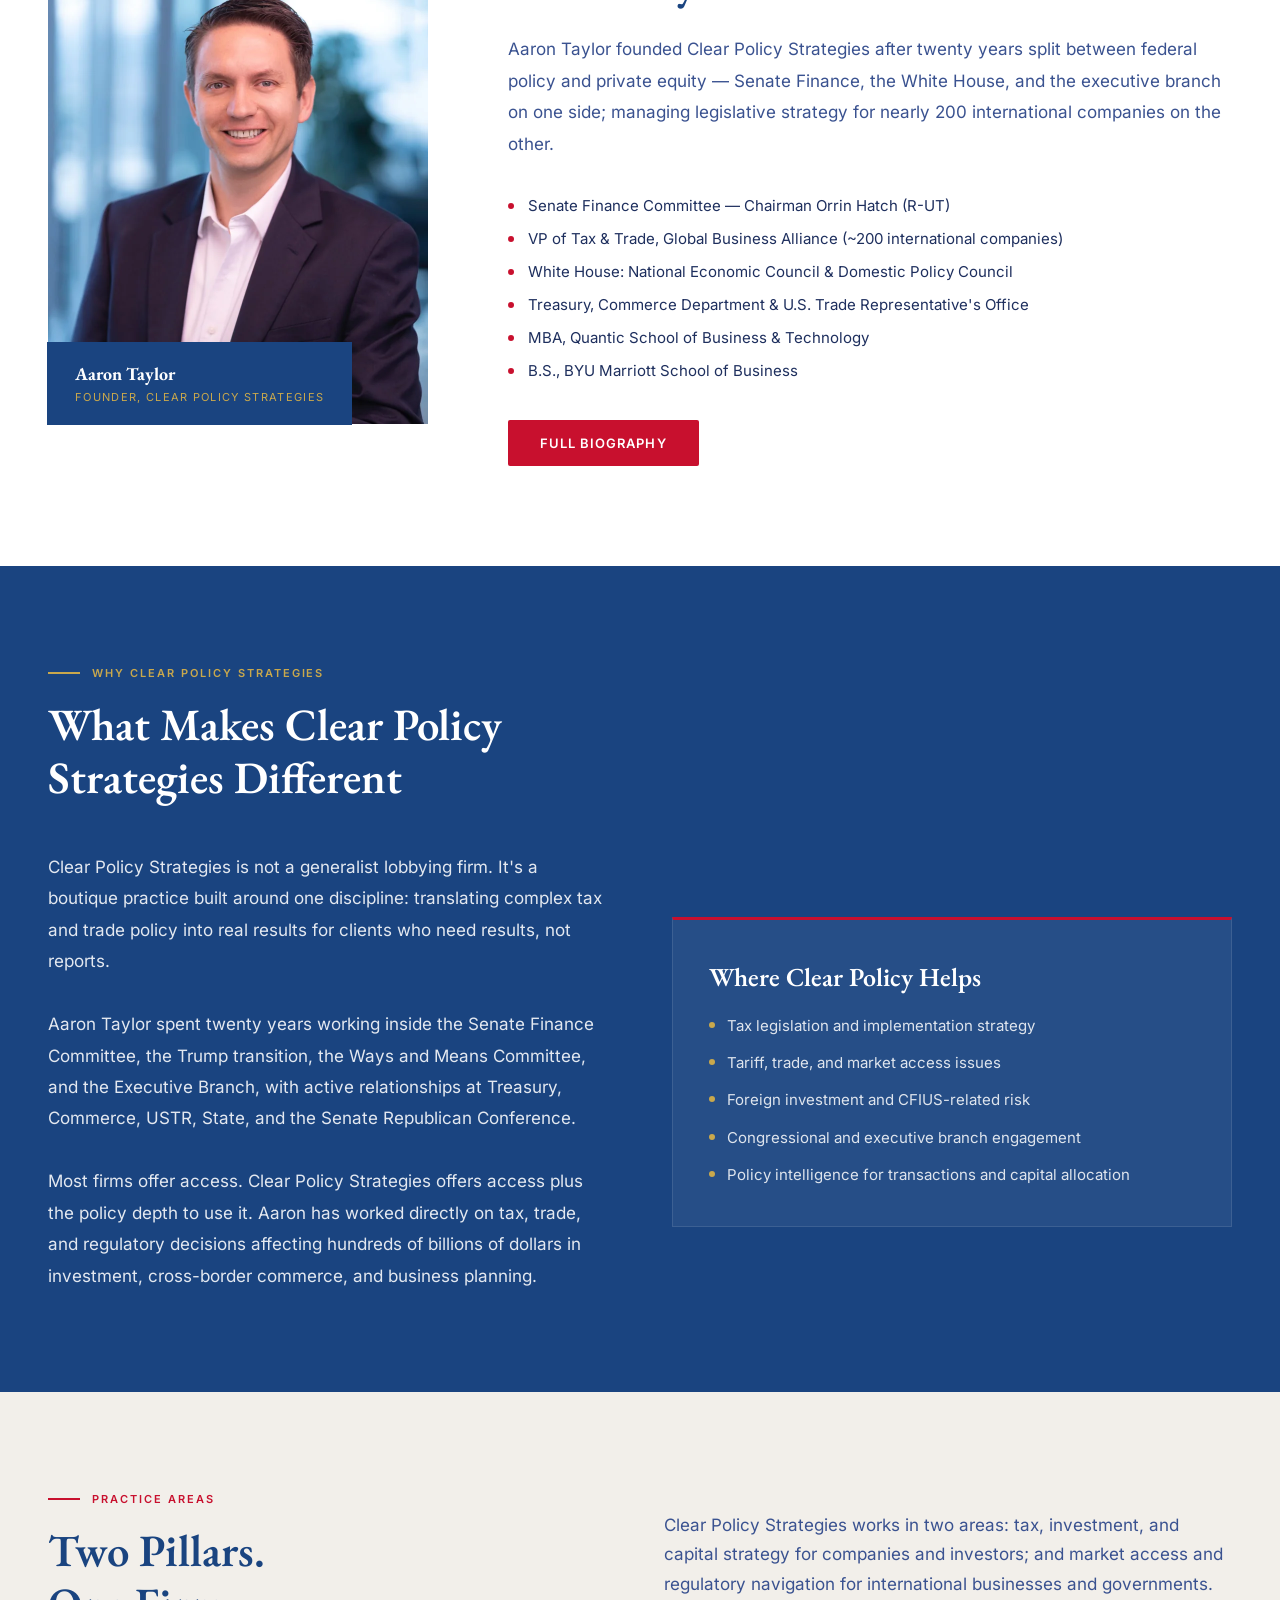
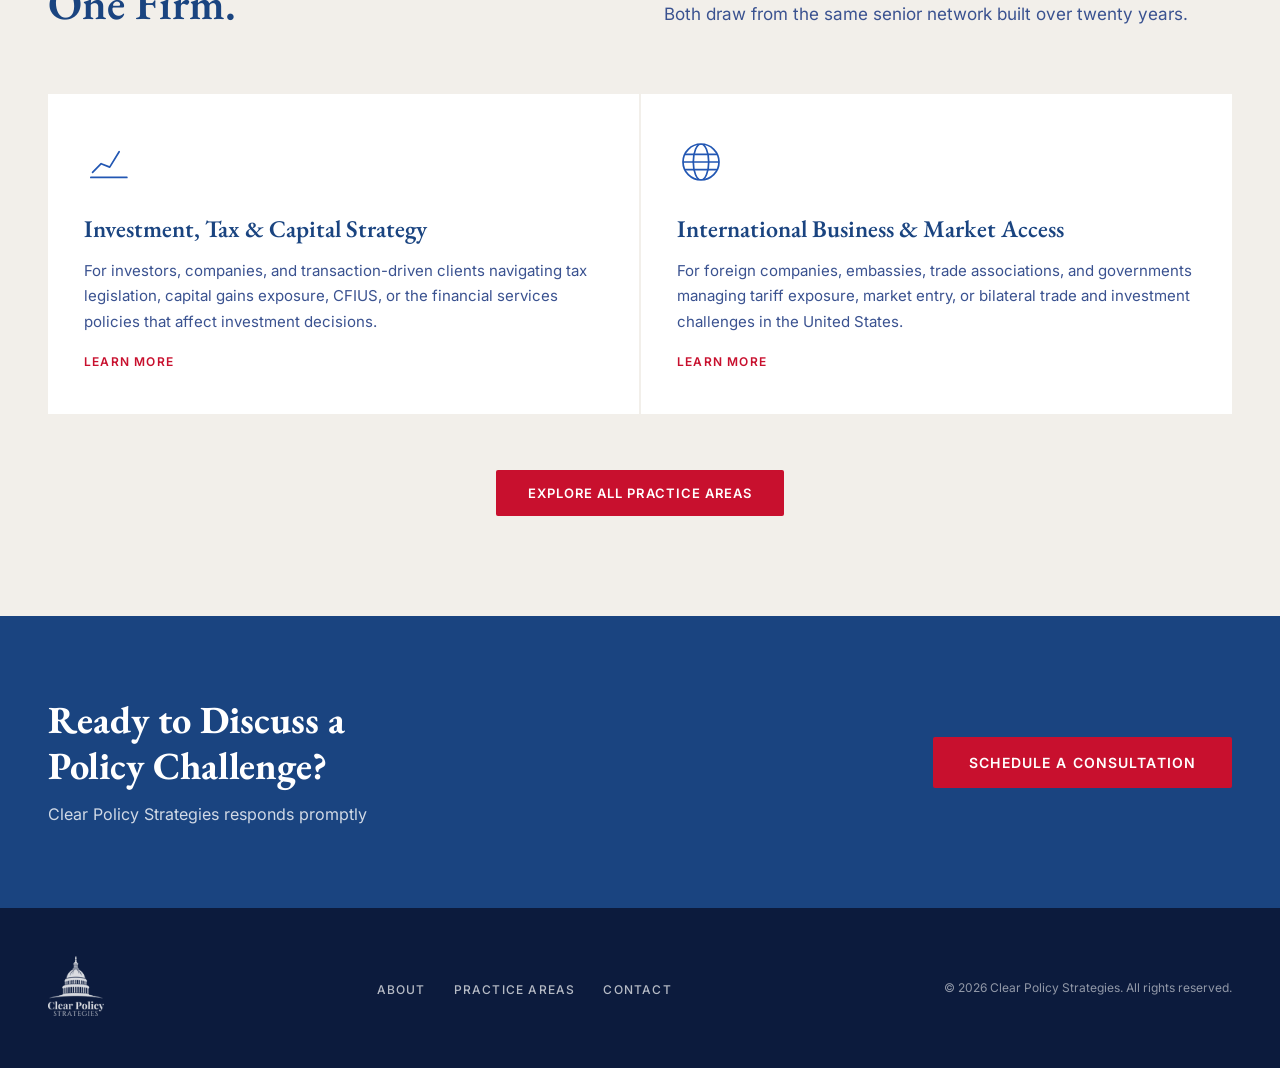
==== commit cc60951f: "Fix graph icon arrows and mobile nav alignment - Remove arrow head from graph-going-upwards SVG icon" ====
--- a/index.html
+++ b/index.html
@@ -1025,10 +1025,12 @@
 
     /* ── RESPONSIVE ── */
     @media (max-width: 768px) {
-      nav { padding: 0 20px; height: 70px; border-radius: 0 0 14px 14px; }
+      nav { padding: 0 20px; height: 70px; border-radius: 0 0 14px 14px; grid-template-columns: 1fr auto; }
       .nav-left { display: none; }
       .nav-cta { display: none; }
       .nav-hamburger { display: flex; }
+      .nav-logo { grid-column: 1; }
+      .nav-right { grid-column: 2; }
       .nav-logo img { height: 56px; }
 
       .hero-inner { padding: 100px 20px 60px; }
@@ -1241,7 +1243,6 @@
           <svg class="practice-icon" viewBox="0 0 56 56" fill="none" aria-hidden="true">
             <path d="M8 46H50" stroke="currentColor" stroke-width="2" stroke-linecap="round"/>
             <path d="M10 40L20 30L30 34L41 16" stroke="currentColor" stroke-width="2" stroke-linecap="round" stroke-linejoin="round"/>
-            <path d="M34 16L41 16L41 23" stroke="currentColor" stroke-width="2" stroke-linecap="round" stroke-linejoin="round"/>
           </svg>
           <h3>Investment, Tax &amp; Capital Strategy</h3>
           <p>For investors, companies, and transaction-driven clients navigating tax legislation, capital gains exposure, CFIUS, or the financial services policies that affect investment decisions.</p>
